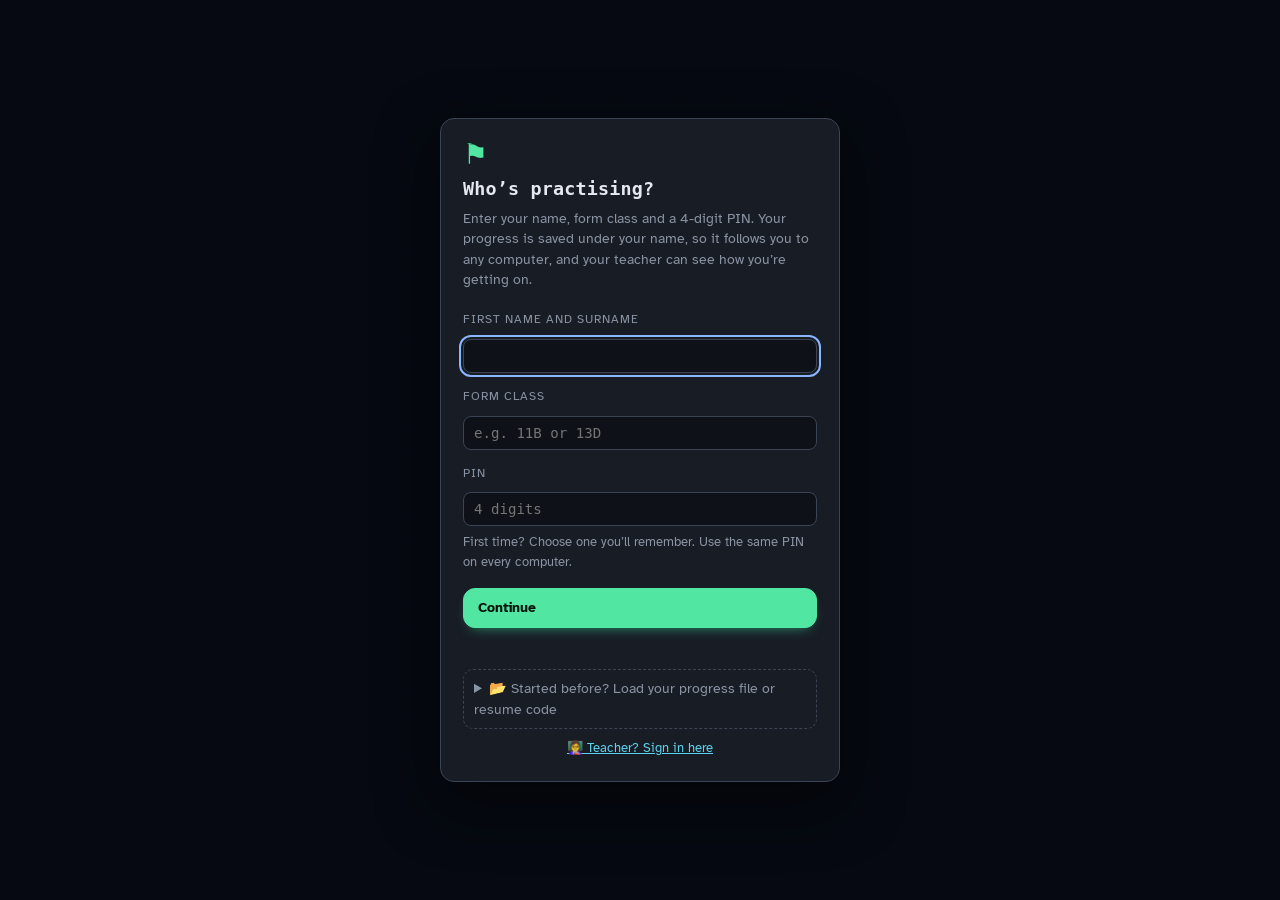
==== index.html @ 15775047 "Add 41 easter eggs, with animations Typed words, Konami code, a pretend terminal, payload eggs in fl" ====
<!doctype html>
<html lang="en">
<head>
<meta charset="utf-8">
<meta name="viewport" content="width=device-width, initial-scale=1">
<title>Mr B's CTF Practice</title>
<meta name="description" content="Practice capture-the-flag challenges for secondary school pupils getting ready for a ZeroDays-style cyber security competition.">
<link rel="icon" href="data:image/svg+xml,%3Csvg xmlns='http://www.w3.org/2000/svg' viewBox='0 0 32 32'%3E%3Crect width='32' height='32' rx='6' fill='%230b1220'/%3E%3Cpath d='M9 6v20' stroke='%2339ff9e' stroke-width='3'/%3E%3Cpath d='M10 7h13l-4 5 4 5H10z' fill='%2339ff9e'/%3E%3C/svg%3E">
<!-- install-to-phone (PWA) -->
<link rel="manifest" href="manifest.webmanifest">
<meta name="theme-color" content="#16213A">
<link rel="apple-touch-icon" href="assets/icons/apple-touch-icon.png">
<meta name="apple-mobile-web-app-capable" content="yes">
<meta name="mobile-web-app-capable" content="yes">
<meta name="apple-mobile-web-app-status-bar-style" content="black-translucent">
<meta name="apple-mobile-web-app-title" content="Mr B's CTF Practice">
<!-- sister-app theme fonts (self-hosted, so they work offline on C2k) -->
<link rel="preload" href="assets/fonts/lemonmilk-bold.woff" as="font" type="font/woff" crossorigin>
<link rel="preload" href="assets/fonts/AtkinsonHyperlegible-Regular.woff2" as="font" type="font/woff2" crossorigin>
<link rel="stylesheet" href="assets/css/style.css">
<link rel="stylesheet" href="assets/css/eggs.css">
<!-- TODO (Mr B): take /secret/ out of robots.txt before the pupils find it -->
</head>
<body>
<!--
   👋 Hello, source reader.

   Reading the HTML is exactly what a good CTF player does. Nice work.
   The flags aren't in here, though — they're checked on Mr Butler's server.

   But since you've come all this way, here's something for you:
   SGF2ZSB5b3UgdHJpZWQgcHJlc3NpbmcgdGhlIGJhY2t0aWNrICggYCApIGtleT8=
-->
<script src="assets/js/splash.js"></script>
<a class="skip" href="#main">Skip to content</a>

<header class="topbar">
  <div class="brand">
    <span class="brand-flag" aria-hidden="true">⚑</span>
    <div>
      <div class="brand-name">MR&nbsp;B'S&nbsp;CTF</div>
      <div class="brand-sub">practice</div>
    </div>
  </div>
  <button class="hamburger" id="hamburger" aria-label="Menu" aria-expanded="false" aria-controls="mainNav">
    <span></span><span></span><span></span>
  </button>
  <nav class="tabs" id="mainNav" aria-label="Main">
    <div class="nav-head"><span></span><button class="nav-close" id="navClose" aria-label="Close menu">✕</button></div>
    <button class="tab active" data-view="board">Challenges</button>
    <div class="tab-group">
      <button class="tab" id="learnToggle" aria-haspopup="true" aria-expanded="false">Learn ▾</button>
      <div class="tab-menu" id="learnMenu" hidden>
        <button class="tab-menu-item" data-view="start">Getting started</button>
        <button class="tab-menu-item" data-view="lessons">Lessons</button>
        <button class="tab-menu-item" data-view="walkthrough">Walkthrough</button>
        <button class="tab-menu-item" data-view="resources">Useful sites</button>
        <button class="tab-menu-item" data-view="reference">Reference</button>
        <button class="tab-menu-item" data-view="pack">Classroom pack 🖨</button>
      </div>
    </div>
    <button class="tab" data-view="toolkit">Toolkit</button>
    <button class="tab tab-test" data-view="test">🔒 Test area</button>
    <button class="tab" data-view="progress">My progress</button>
    <button class="tab" data-view="leaderboard">🏆 Leaderboard</button>
    <button class="tab" data-view="teacher" id="navTeacher" style="display:none">👩‍🏫 Teacher</button>

    <div class="nav-extra" id="navExtra">
      <div class="nav-sep">Board options</div>
      <button class="tab nav-action" id="navContinue">▶ Continue where you left off</button>
      <button class="tab nav-action" id="navSurprise">🎲 Surprise me</button>
      <div class="nav-mode">
        <span class="nav-sub">View</span>
        <div class="mode-seg">
          <button class="mode-btn" data-mode="real">🎯 Real event</button>
          <button class="mode-btn" data-mode="tutorial">📘 Tutorial</button>
        </div>
      </div>
      <label class="nav-check"><input type="checkbox" id="navHideSolved"> Hide solved challenges</label>
      <div class="nav-diff"><span class="nav-sub">Difficulty</span><div class="chip-row" id="navTierChips"></div></div>
    </div>
  </nav>
  <div class="player" id="playerBox">
    <button class="player-name" id="playerName" title="Change your name">Set your name</button>
    <div class="player-stats"><span id="playerScore">0</span> pts · <span id="playerSolved">0</span>/<span id="playerTotal">200</span></div>
  </div>
</header>

<main id="main">

  <!-- ============ HOME ============ -->
  <section class="view active" id="view-home">
    <div class="home-bg" aria-hidden="true"></div>
    <div class="home">
      <div class="home-wm">
        <span class="home-flag" aria-hidden="true">⚑</span>
        <span class="home-mb">Mr Butler&rsquo;s</span>
        <span class="home-dt">CTF Practice</span>
      </div>
      <span class="home-strip" aria-hidden="true"><i style="background:var(--h1)"></i><i style="background:var(--h2)"></i><i style="background:var(--h3)"></i><i style="background:var(--h4)"></i><i style="background:var(--h5)"></i><i style="background:var(--h6)"></i><i style="background:var(--h7)"></i><i style="background:var(--h8)"></i><i style="background:var(--h9)"></i><i style="background:var(--h10)"></i></span>
      <p class="home-line">Get ready for the ZeroDays-style competition &mdash; practice flags, step-by-step lessons and a timed mock event, all in one place.</p>

      <div class="home-ch">
        <a class="home-c home-c-main" href="#" data-goto="board" style="--wc:var(--h6)"><span class="home-ic">🚩</span><span class="home-tx"><b>Challenge board</b><span class="home-u">Hundreds of practice flags across 13 categories, from first steps to Unreal.</span><span class="home-cta">Start practising →</span></span></a>
        <a class="home-c" href="#" data-goto="test" style="--wc:var(--h5)"><span class="home-ic">🔒</span><span class="home-tx"><b>Test area</b><span class="home-u">A timed mock, just like the real event</span></span><span class="home-go" aria-hidden="true">→</span></a>
        <a class="home-c home-c-teacher" href="#" id="homeTeacher" style="--wc:var(--h3)"><span class="home-ic">👩‍🏫</span><span class="home-tx"><b id="homeTeacherT">Teacher login</b><span class="home-u" id="homeTeacherU">Staff only: live class progress, marking and the answer book</span></span><span class="home-go" aria-hidden="true">→</span></a>
      </div>

      <div id="homeCont"></div>

      <div class="home-sec">
        <button type="button" class="home-s" id="homeShare">🔗 Share</button>
        <button type="button" class="home-s" id="homeInstall">📲 Install app</button>
        <button type="button" class="home-s" data-goto="progress">My progress</button>
        <button type="button" class="home-s" data-goto="leaderboard">🏆 Leaderboard</button>
        <button type="button" class="home-s" id="homeAboutBtn" aria-expanded="false" aria-controls="homeAbout">About</button>
      </div>
      <div class="home-about" id="homeAbout" hidden>
        <p>Practice challenges in the style of ZeroDays / Cyber-Schools events, written for pupils getting ready for the competition. They are <b>not</b> the real tasks.</p>
        <p>Your progress saves in this browser. Use <a href="#" data-goto="progress">My progress</a> to back it up with a resume code or file.</p>
        <p class="home-ver"><span data-app-ver></span> <button type="button" class="wl-chk" data-app-check><span>Check for updates</span></button></p>
      </div>
    </div>
  </section>

  <!-- ============ BOARD ============ -->
  <section class="view" id="view-board">
    <div class="board-intro">
      <div>
        <h1>Challenge board</h1>
        <p>Pick a tile, find the flag, submit it. Tiles get harder from left to right. New to CTFs? Start with <b>Warm-Up</b> and read <a href="#" data-goto="start">Getting started</a>.</p>
      </div>
      <div class="rank-card">
        <div class="rank-label">Rank</div>
        <div class="rank-name" id="rankName">Script Kiddie</div>
        <div class="rank-bar"><span id="rankBar"></span></div>
        <div class="rank-next" id="rankNext"></div>
      </div>
    </div>

    <div class="mode-bar">
      <span class="mode-label">View</span>
      <div class="mode-seg" role="group" aria-label="View mode">
        <button class="mode-btn" data-mode="real" aria-pressed="true">🎯 Real event</button>
        <button class="mode-btn" data-mode="tutorial" aria-pressed="false">📘 Tutorial</button>
      </div>
      <span class="mode-desc" id="modeDesc"></span>
    </div>

    <div id="resumeBanner" hidden></div>
    <div id="saveBanner" hidden></div>
    <div id="recommend"></div>
    <div id="dailyCard"></div>

    <div class="filters" role="group" aria-label="Filters">
      <div class="chip-row">
        <label class="search"><span class="sr">Search</span><input id="searchBox" type="search" placeholder="Search challenges…"></label>
        <label class="toggle"><input type="checkbox" id="hideSolved"> Hide solved</label>
        <button class="chip" id="randomBtn" title="Open a random challenge you haven't solved">🎲 Surprise me</button>
      </div>
      <div class="chip-row" id="tierChips"></div>
    </div>

    <div id="board" class="board"></div>
  </section>

  <!-- ============ GETTING STARTED ============ -->
  <section class="view" id="view-start">
    <div class="prose" id="startContent"></div>
  </section>

  <!-- ============ LESSONS ============ -->
  <section class="view" id="view-lessons">
    <div class="prose wide" id="lessonsContent"></div>
  </section>

  <!-- ============ WALKTHROUGH ============ -->
  <section class="view" id="view-walkthrough">
    <div class="prose wide" id="walkContent"></div>
  </section>

  <!-- ============ RESOURCES ============ -->
  <section class="view" id="view-resources">
    <div class="prose wide" id="resContent"></div>
  </section>

  <!-- ============ REFERENCE ============ -->
  <section class="view" id="view-reference">
    <div class="prose wide" id="refContent"></div>
  </section>

  <!-- ============ CLASSROOM PACK ============ -->
  <section class="view" id="view-pack">
    <div class="prose wide" id="packContent"></div>
  </section>

  <!-- ============ TEST AREA ============ -->
  <section class="view" id="view-test">
    <div id="testArea"></div>
  </section>

  <!-- ============ TOOLKIT ============ -->
  <section class="view" id="view-toolkit">
    <div class="tool-head">
      <h1>Toolkit</h1>
      <p>School computers block <i>Inspect Element</i>, so this site has its own tools. At the real event you'll usually have the internet, so learn the names: the <b>Decoder</b> here is a simpler, guided version of <b>CyberChef</b>, and the full CyberChef is here too, and View HTML does the job of <b>View Source</b> (<kbd>Ctrl</kbd>+<kbd>U</kbd>).</p>
      <p class="muted">New to these? No problem &mdash; here's exactly what each one is for and when to reach for it.</p>
      <details class="tool-guide">
        <summary>How and when to use each tool</summary>
        <div class="tool-guide-body" id="toolGuideBody"></div>
      </details>
    </div>
    <div class="tool-back" id="toolBack" hidden>
      <button class="btn primary" id="toolBackBtn"><span class="tb-label">← Back to challenge</span></button>
      <span class="tb-hint">Done decoding? Head back and submit your flag.</span>
    </div>
    <div class="subtabs" id="toolTabs">
      <button class="subtab active" data-tool="decoder">Decoder</button>
      <button class="subtab subtab-cc" data-tool="cyberchef">🍳 CyberChef</button>
      <button class="subtab" data-tool="freq">Frequency analysis</button>
      <button class="subtab" data-tool="hash">Hashes</button>
      <button class="subtab" data-tool="hex">Hex viewer</button>
      <button class="subtab" data-tool="image">Image inspector</button>
      <button class="subtab" data-tool="scratch">JS scratchpad</button>
      <button class="subtab" data-tool="ascii">ASCII table</button>
    </div>
    <div id="toolPanel" class="tool-panel"></div>
    <div id="ccWrap" class="cc-wrap" hidden>
      <div class="cc-bar"><span class="small muted">The full <b>CyberChef</b> (v11.5, by GCHQ) &mdash; the same tool used at real CTF events, with 400+ operations and <b>Magic</b> to auto-detect encodings. It runs from this site, so it works on C2k.</span><a class="btn small" id="ccNewTab" href="assets/cyberchef/index.html" target="_blank" rel="noopener">Open in a new tab ↗</a></div>
      <iframe id="ccFrame" title="CyberChef"></iframe>
    </div>
  </section>

  <!-- ============ LEADERBOARD ============ -->
  <section class="view" id="view-leaderboard">
    <div class="prose wide">
      <div class="lbp-head">
        <div><h1>🏆 Leaderboard</h1><p class="muted" id="lbpInfo">Loading…</p></div>
        <div class="lbp-tools"><select class="io" id="lbpClass" aria-label="Show class"></select><button class="btn small" id="lbpRefresh">↻ Refresh</button></div>
      </div>
      <div id="lbpMe"></div>
      <div id="lbpTable"></div>
      <p class="muted small">Only flags your teacher’s sheet has checked are counted, so editing your own progress won’t help. Answers you revealed score 0. Ties go to whoever got there first.</p>
    </div>
  </section>

  <!-- ============ PROGRESS ============ -->
  <section class="view" id="view-progress">
    <div class="prose wide">
      <h1>My progress</h1>
      <p>Your work saves automatically in this browser as you go. But school computers often <b>wipe browser storage when you log off</b> — so before you leave, save your progress one of these two ways and bring it back next time.</p>

      <div id="saveStatus" class="save-status"></div>

      <div class="save-panel">
        <div class="save-method">
          <div class="save-method-head"><span class="save-num">1</span><h3>Resume code <span class="pill-rec">easiest</span></h3></div>
          <p class="muted small">Copy your code and keep it somewhere safe — paste it into OneNote, a note to yourself, or an email. Next time, paste it back to carry on exactly where you left off.</p>
          <button class="btn primary" id="makeCodeBtn">📋 Copy my resume code</button>
          <textarea id="resumeOut" class="resume-box" readonly hidden aria-label="Your resume code"></textarea>
          <details class="resume-paste" id="resumePaste">
            <summary>Got a code from last time? Paste it here</summary>
            <textarea id="resumeIn" class="resume-box" placeholder="Paste your resume code…" spellcheck="false"></textarea>
            <button class="btn" id="loadCodeBtn">▶ Continue from my code</button>
          </details>
        </div>
        <div class="save-method">
          <div class="save-method-head"><span class="save-num">2</span><h3>Progress file</h3></div>
          <p class="muted small">Prefer a file? Download one as a backup and load it next time. Teachers collect these for the leaderboard.</p>
          <div class="save-file-btns">
            <button class="btn" id="exportBtn">⬇ Download file</button>
            <label class="btn" for="importFile">⬆ Load file</label>
            <input type="file" id="importFile" accept=".json,application/json" hidden>
          </div>
        </div>
      </div>
      <div id="importMsg" class="notice" hidden></div>
      <p id="syncStatus" class="sync-status" hidden></p>
      <div class="reset-row"><button class="btn danger small" id="resetBtn">Reset everything</button></div>
      <div class="stat-grid" id="statGrid"></div>
      <div id="badgeShelf"></div>
      <div id="certCard"></div>
      <h2>By category</h2>
      <div id="catBars" class="cat-bars"></div>
      <h2>Solve history</h2>
      <div id="history" class="history"></div>
    </div>
  </section>

  <!-- ============ TEACHER ============ -->
  <section class="view" id="view-teacher">
    <div class="prose wide">
      <header class="tdash-head live-box" id="liveBox">
        <div class="tdash-title">
          <h1>Teacher dashboard</h1>
          <p id="liveInfo" class="small muted"></p>
        </div>
        <div class="tdash-tools" id="liveBtns">
          <button class="ibtn" id="liveBtn" title="Pause live view" aria-label="Pause live view">⏸</button>
          <button class="ibtn" id="tdReq" title="Sign-up requests" aria-label="Sign-up requests">🙋<span class="ibadge" id="tdReqN" hidden></span></button>
          <a class="ibtn" href="teacher.html" title="Answer book (solutions and PDF)" aria-label="Answer book">📖</a>
          <button class="ibtn" id="openEvent" title="Projector event screen (class mock event)" aria-label="Projector event screen">🖥</button>
          <div class="tmenu">
            <button class="ibtn" id="tdMore" title="More" aria-label="More options" aria-haspopup="true" aria-expanded="false">⋯</button>
            <div class="tmenu-pop" id="tdMenu" role="menu" hidden>
              <label for="teacherFiles" role="menuitem">📂 Load pupil progress files</label>
              <button type="button" role="menuitem" id="teacherCsv">⬇ Leaderboard (CSV)</button>
              <button type="button" role="menuitem" id="challengeListCsv">⬇ Challenge list (no answers)</button>
              <button type="button" role="menuitem" id="teacherClear">✕ Clear loaded files</button>
              <hr>
              <button type="button" role="menuitem" id="tdInstall">🔐 Reinstall answers</button>
              <button type="button" role="menuitem" id="tdMail">✉ Send test email</button>
              <button type="button" role="menuitem" id="liveKeyBtn">🔑 Teacher key</button>
              <button type="button" role="menuitem" id="liveSignOut" hidden>⎋ Sign out of this PC</button>
              <hr>
              <button type="button" role="menuitem" class="danger-text" id="liveClear">🗑 Clear live data</button>
            </div>
          </div>
          <input type="file" id="teacherFiles" accept=".json,application/json" multiple hidden>
        </div>
      </header>
      <div id="installBox" hidden></div>
      <div id="pendBox"></div>
      <div id="teacherMsg" class="notice" hidden></div>
      <div class="teacher-filter"><select class="io" id="teacherClass" hidden aria-label="Filter by class"></select></div>
      <div id="teacherTable"></div>
      <div id="pupilDetail" class="pupil-detail" hidden></div>
      <div id="liveTestTable"></div>
    </div>
  </section>
</main>

<footer class="foot">
  <!-- 74 79 70 65 3a 20 73 6f 75 72 63 65 72 65 72 -->
  <span>Practice challenges written for this site. They are in the style of ZeroDays / Cyber-Schools events but are <b>not</b> the real competition tasks.</span>
  <button class="linkish" id="getAppBtn">📲 Get the app on your phone</button>
  <button class="linkish" id="viewSiteHtml">View this page's HTML</button>
  <button class="linkish" id="footTeacher">👩‍🏫 Teacher access</button>
  <span class="app-ver" data-app-ver></span>
  <button class="linkish" data-app-check><span>Check for updates</span></button>
</footer>

<!-- ============ CHALLENGE MODAL ============ -->
<div class="modal" id="teacherModal" hidden>
  <div class="modal-card teacher-card" role="dialog" aria-modal="true" aria-labelledby="tmTitle">
    <button class="modal-x" data-close aria-label="Close">✕</button>
    <h2 id="tmTitle">👩‍🏫 Teacher access</h2>
    <p class="muted small">Staff only. Signs this PC in to the live class view, the projector event screen and the answer book. This PC won't be counted as a pupil.</p>
    <form id="tmForm" autocomplete="off">
      <label class="field-label" for="tmPw">Teacher password</label>
      <input class="io" id="tmPw" type="password" autocomplete="current-password">
      <div id="tmMsg" class="flag-msg"></div>
      <button class="btn primary" type="submit">Sign in</button>
    </form>
    <p class="small muted tm-forgot">Forgotten it? <button type="button" class="linkish" id="tmForgot">Email it to me</button></p>
  </div>
</div>

<div class="modal" id="chalModal" hidden>
  <div class="modal-card" role="dialog" aria-modal="true" aria-labelledby="chalTitle">
    <button class="modal-x" data-close aria-label="Close">✕</button>
    <div class="chal-meta" id="chalMeta"></div>
    <h2 id="chalTitle"></h2>
    <div class="chal-desc" id="chalDesc"></div>
    <div id="chalFiles"></div>
    <div class="chal-actions" id="chalActions"></div>
    <div class="hints" id="chalHints"></div>
    <form class="flag-form" id="flagForm" autocomplete="off">
      <label class="sr" for="flagInput">Flag</label>
      <input id="flagInput" placeholder="flag{...}" spellcheck="false">
      <button class="btn primary" type="submit">Submit</button>
    </form>
    <div class="flag-msg" id="flagMsg" aria-live="polite"></div>
  </div>
</div>

<!-- ============ TEST CHALLENGE MODAL ============ -->
<div class="modal" id="testModal" hidden>
  <div class="modal-card" role="dialog" aria-modal="true" aria-labelledby="tChalTitle">
    <button class="modal-x" data-close aria-label="Close">✕</button>
    <div class="chal-meta" id="tChalMeta"></div>
    <h2 id="tChalTitle"></h2>
    <div class="chal-desc" id="tChalDesc"></div>
    <div id="tChalFiles"></div>
    <div class="chal-actions" id="tChalActions"></div>
    <form class="flag-form" id="tFlagForm" autocomplete="off">
      <label class="sr" for="tFlagInput">Flag</label>
      <input id="tFlagInput" placeholder="flag{...}" spellcheck="false">
      <button class="btn primary" type="submit">Submit</button>
    </form>
    <div class="flag-msg" id="tFlagMsg" aria-live="polite"></div>
  </div>
</div>

<!-- ============ SOURCE VIEWER ============ -->
<div class="modal" id="srcModal" hidden>
  <div class="modal-card wide" role="dialog" aria-modal="true" aria-labelledby="srcTitle">
    <button class="modal-x" data-close aria-label="Close">✕</button>
    <h2 id="srcTitle">View HTML</h2>
    <pre class="code" id="srcCode"></pre>
  </div>
</div>

<!-- ============ CERTIFICATE MODAL ============ -->
<div class="modal" id="certModal" hidden>
  <div class="modal-card wide" role="dialog" aria-modal="true" aria-labelledby="certHeading">
    <button class="modal-x" data-close aria-label="Close">✕</button>
    <h2 id="certHeading">Your certificate</h2>
    <label class="cert-name-field">Name on certificate
      <input id="certName" maxlength="40" placeholder="Your name or team name" spellcheck="false">
    </label>
    <div class="cert-sheet" id="certSheet"></div>
    <div class="cert-actions">
      <button class="btn primary" id="certPrint">🖨 Print / Save as PDF</button>
      <button class="btn" data-close>Close</button>
    </div>
  </div>
</div>

<!-- ============ SHARE MODAL ============ -->
<div class="modal" id="shareModal" hidden>
  <div class="modal-card" role="dialog" aria-modal="true" aria-labelledby="shareHeading">
    <button class="modal-x" data-close aria-label="Close">✕</button>
    <h2 id="shareHeading">🔗 Share with your class</h2>
    <p>Put this on the board — students <b>scan the QR code</b> or open the link to jump straight in. No login, nothing to install.</p>
    <div class="share-qr" id="shareBox"></div>
    <div class="share-url" id="shareUrl"></div>
    <div class="share-actions">
      <button class="btn primary" id="shareCopy">📋 Copy link</button>
      <button class="btn" id="shareNative">Share…</button>
      <button class="btn" data-close>Close</button>
    </div>
  </div>
</div>

<!-- ============ INSTALL-TO-PHONE MODAL ============ -->
<div class="modal" id="installModal" hidden>
  <div class="modal-card" role="dialog" aria-modal="true" aria-labelledby="installHeading">
    <button class="modal-x" data-close aria-label="Close">✕</button>
    <h2 id="installHeading">📲 Add Mr B's CTF Practice to your phone</h2>
    <p>Install it like an app — it gets its own icon on your home screen, opens full-screen with no address bar, and even <b>works offline</b> once you've opened it. It's not from an app store, so there's nothing to pay for and no sign-up.</p>
    <div id="installOneTap" hidden>
      <button class="btn primary big" id="pwaInstallBtn">⬇ Install now</button>
      <p class="muted small">Tap the button, then confirm. Done!</p>
    </div>
    <div class="install-steps">
      <div class="install-os">
        <h3>📱 iPhone / iPad (Safari)</h3>
        <ol>
          <li>Tap the <b>Share</b> button <span class="kbd">⬆️</span> at the bottom of Safari.</li>
          <li>Scroll down and tap <b>Add to Home Screen</b>.</li>
          <li>Tap <b>Add</b> — the CTF icon appears on your home screen.</li>
        </ol>
      </div>
      <div class="install-os">
        <h3>🤖 Android (Chrome)</h3>
        <ol>
          <li>Tap the <b>⋮</b> menu (top-right).</li>
          <li>Tap <b>Install app</b> (or <b>Add to Home screen</b>).</li>
          <li>Tap <b>Install</b> — the CTF icon appears in your apps.</li>
        </ol>
      </div>
    </div>
    <p class="muted small">On a school computer you can also just bookmark this page. Already added? You can close this.</p>
  </div>
</div>

<!-- ============ PROJECTOR MOCK-EVENT SCREEN ============ -->
<div id="eventScreen" hidden>
  <div class="ev-top">
    <input id="evTitle" class="ev-title" value="Mr B's CTF Practice — Mock Event" aria-label="Event title">
    <div class="ev-top-btns">
      <button class="btn small" id="evFull">⛶ Fullscreen</button>
      <button class="btn small" id="evExit">✕ Exit</button>
    </div>
  </div>
  <div class="ev-main">
    <div class="ev-clock-wrap">
      <div class="ev-status" id="evStatus">Ready when you are</div>
      <div class="ev-clock" id="evClock">45:00</div>
      <div class="ev-controls">
        <label class="ev-dur">Length
          <select id="evDur">
            <option value="15">15 min</option>
            <option value="30">30 min</option>
            <option value="45" selected>45 min</option>
            <option value="60">60 min</option>
            <option value="90">90 min</option>
          </select>
        </label>
        <button class="btn primary" id="evStart">▶ Start</button>
        <button class="btn" id="evPause" hidden>⏸ Pause</button>
        <button class="btn" id="evAdd" hidden>+5 min</button>
        <button class="btn" id="evReset" hidden>↺ Reset</button>
      </div>
      <div class="ev-ticker"><span id="evTicker"></span></div>
    </div>
    <div class="ev-side">
      <div class="ev-side-head">
        <h2>Live standings</h2>
        <div class="ev-side-btns no-print">
          <label class="btn small" for="evFiles">⬆ Load team results</label>
          <input type="file" id="evFiles" accept=".json,application/json" multiple hidden>
          <button class="btn small" id="evClear">Clear</button>
        </div>
      </div>
      <div id="evBoard" class="ev-board"></div>
      <p class="ev-hint">Pupils: open <b>🔒 Test area</b>, enter your <b>team name</b> and the password, and race the clock on this screen. With live view on, scores appear here automatically as teams solve. Otherwise, download your result when you finish and send it to your teacher.</p>
    </div>
  </div>
</div>

<canvas id="confetti" aria-hidden="true"></canvas>
<div class="toast" id="toast" hidden></div>

<script src="assets/js/config.js"></script>
<script src="assets/js/content-meta.js"></script>
<script src="assets/js/hashes.js"></script>
<script src="assets/js/content.js"></script>
<script src="assets/js/app.js"></script>
<script src="assets/js/features.js"></script>
<script src="assets/js/event.js"></script>
<script src="assets/js/tools.js"></script>
<script src="assets/js/test.js"></script>
<script src="assets/js/welcome.js"></script>
<script src="assets/js/pwa.js"></script>
<script src="assets/js/qrcode.js"></script>
<script src="assets/js/share.js"></script>
<script src="assets/js/update.js"></script>
<script src="assets/js/eggs.js"></script>
<!-- EBG13 vf sha. Glcr: ehooreqhpx -->
</body>
</html>
---- assets/css/style.css ----
/* Mr B's CTF Practice — themed as a sister app to the Digital Technology site
   (navy #16213A brand, Lemon Milk wordmark, pastel accent palette, dotted desk). */
@font-face { font-family: 'Lemon Milk'; src: url('../fonts/lemonmilk-light.woff') format('woff'); font-weight: 300; font-style: normal; font-display: swap; }
@font-face { font-family: 'Lemon Milk'; src: url('../fonts/lemonmilk-regular.woff') format('woff'); font-weight: 400; font-style: normal; font-display: swap; }
@font-face { font-family: 'Lemon Milk'; src: url('../fonts/lemonmilk-medium.woff') format('woff'); font-weight: 500; font-style: normal; font-display: swap; }
@font-face { font-family: 'Lemon Milk'; src: url('../fonts/lemonmilk-bold.woff') format('woff'); font-weight: 700; font-style: normal; font-display: swap; }
@font-face { font-family: 'Atkinson Hyperlegible'; src: url('../fonts/AtkinsonHyperlegible-Regular.woff2') format('woff2'); font-weight: 400; font-style: normal; font-display: swap; }
@font-face { font-family: 'Atkinson Hyperlegible'; src: url('../fonts/AtkinsonHyperlegible-Bold.woff2') format('woff2'); font-weight: 700; font-style: normal; font-display: swap; }
@font-face { font-family: 'Atkinson Hyperlegible'; src: url('../fonts/AtkinsonHyperlegible-Italic.woff2') format('woff2'); font-weight: 400; font-style: italic; font-display: swap; }
:root {
  --navy: #16213A;          /* brand surface — matches the Digital Technology app */
  --desk: #0E1117;
  --bg: #0E1117;
  --bg2: #141924;
  --panel: #181C24;         /* cards */
  --panel2: #1F2430;
  --line: #2F3644;
  --line2: #3b4454;
  --text: #E5E8EE;
  --muted: #8A93A3;
  --accent: #8AB6FF;        /* DT blue — links, focus */
  --green: #52E6A3;         /* CTF signature accent, in the DT family */
  --green-d: #2FB985;
  --cyan: #5CD3EE;
  --amber: #F5B25C;
  --red: #FF8FBC;
  --violet: #BDA2FF;
  --dot: rgba(160,175,205,.09);
  --card-shadow: 0 1px 2px rgba(0,0,0,.4), 0 12px 30px -14px rgba(0,0,0,.55);
  --card-line: rgba(255,255,255,.07);
  /* 10-colour accent palette (shared with the Digital Technology app) */
  --h1:#8AB6FF; --h2:#4FD6C6; --h3:#BDA2FF; --h4:#FF8FBC; --h5:#F5B25C; --h6:#85D68C; --h7:#A8B2FF; --h8:#5CD3EE; --h9:#FF9E78; --h10:#E59AF2;
  --mono: ui-monospace, "Cascadia Mono", "Cascadia Code", "Consolas", "Menlo", monospace;
  --sans: "Atkinson Hyperlegible", "Segoe UI", system-ui, -apple-system, "Helvetica Neue", Arial, sans-serif;
  --brand: "Lemon Milk", "Atkinson Hyperlegible", "Segoe UI", system-ui, sans-serif;
  --t1: #85D68C; --t2: #5CD3EE; --t3: #F5B25C; --t4: #FF9E78; --t5: #FF8FBC; --t6: #FFD45C; --t7: #C79BFF;
  --radius: 16px;
}
* { box-sizing: border-box; }
html, body { margin: 0; color: var(--text); font-family: var(--sans); font-size: 16px; line-height: 1.5; }
body {
  min-height: 100vh; display: flex; flex-direction: column;
  background-color: var(--desk);
  background-image: radial-gradient(var(--dot) 1px, transparent 1.3px);
  background-size: 22px 22px;
}
h1, h2, h3 { font-family: var(--brand); font-weight: 700; letter-spacing: .01em; }
a { color: var(--accent); }
button { font: inherit; color: inherit; }
code, pre, kbd { font-family: var(--mono); }
code { background: var(--panel2); border: 1px solid var(--line); padding: 1px 6px; border-radius: 5px; font-size: .9em; }
kbd { background: var(--panel2); border: 1px solid var(--line2); border-bottom-width: 3px; padding: 0 6px; border-radius: 5px; font-size: .85em; }
.sr { position: absolute; width: 1px; height: 1px; overflow: hidden; clip: rect(0 0 0 0); }
.skip { position: absolute; left: -999px; }
.skip:focus { left: 12px; top: 12px; z-index: 99; background: var(--green); color: #000; padding: 6px 10px; }
.muted { color: var(--muted); }
.small { font-size: .85rem; }
:focus-visible { outline: 2px solid var(--accent); outline-offset: 2px; }

/* ---------- top bar (navy brand surface + rainbow underline, like the DT hero) ---------- */
.topbar {
  position: sticky; top: 0; z-index: 20;
  display: flex; align-items: center; gap: 20px; flex-wrap: wrap;
  padding: 10px 24px; background: rgba(22,33,58,.96); backdrop-filter: blur(6px);
  border-bottom: 0; box-shadow: 0 6px 20px -14px rgba(0,0,0,.7);
}
.topbar::after { content: ""; position: absolute; left: 0; right: 0; bottom: 0; height: 4px;
  background: linear-gradient(90deg, var(--h1) 0 10%, var(--h2) 10% 20%, var(--h3) 20% 30%, var(--h4) 30% 40%, var(--h5) 40% 50%, var(--h6) 50% 60%, var(--h7) 60% 70%, var(--h8) 70% 80%, var(--h9) 80% 90%, var(--h10) 90%); }
.brand { display: flex; align-items: center; gap: 10px; }
.brand-flag { font-size: 28px; color: var(--green); text-shadow: 0 0 12px rgba(82,230,163,.55); }
.brand-name { font-family: var(--brand); font-weight: 700; letter-spacing: .04em; color: #fff; }
.brand-sub { font-family: var(--brand); font-weight: 400; font-size: .68rem; letter-spacing: .22em; text-transform: uppercase; color: #C9D6F2; }
.tabs { display: flex; gap: 4px; flex-wrap: wrap; flex: 1; }
.tab {
  background: none; border: 1px solid transparent; padding: 7px 14px; border-radius: 8px;
  color: var(--muted); cursor: pointer; font-weight: 600;
}
.tab:hover { color: var(--text); background: var(--panel); }
.tab.active { color: var(--green); border-color: var(--line2); background: var(--panel); }
.player { text-align: right; }
.player-name { background: none; border: 0; color: var(--text); font-weight: 700; cursor: pointer; padding: 0; text-decoration: underline dotted var(--line2); }
.player-stats { font-family: var(--mono); font-size: .8rem; color: var(--green); }

main { flex: 1; width: 100%; max-width: 1400px; margin: 0 auto; padding: 24px; }
.view { display: none; }
.view.active { display: block; }
h1 { font-family: var(--mono); font-size: 1.6rem; margin: 0 0 6px; letter-spacing: .02em; }
h2 { font-family: var(--mono); font-size: 1.15rem; margin: 28px 0 10px; }
h3 { font-size: 1rem; margin: 18px 0 6px; }

/* ---------- board ---------- */
.board-intro { display: flex; justify-content: space-between; gap: 24px; align-items: flex-end; flex-wrap: wrap; margin-bottom: 16px; }
.board-intro p { margin: 0; color: var(--muted); max-width: 70ch; }
.rank-card { min-width: 240px; background: var(--navy); border: 1px solid var(--card-line); border-radius: var(--radius); padding: 10px 14px; box-shadow: var(--card-shadow); }
.rank-label { font-size: .7rem; text-transform: uppercase; letter-spacing: .12em; color: var(--muted); }
.rank-name { font-family: var(--mono); font-weight: 700; color: var(--amber); }
.rank-bar { height: 6px; background: var(--bg2); border-radius: 4px; overflow: hidden; margin: 6px 0 4px; }
.rank-bar span { display: block; height: 100%; width: 0; background: linear-gradient(90deg, var(--green), var(--cyan)); transition: width .4s; }
.rank-next { font-size: .75rem; color: var(--muted); }

.filters { display: flex; justify-content: space-between; gap: 12px; flex-wrap: wrap; margin: 12px 0 18px; }
.chip-row { display: flex; gap: 8px; flex-wrap: wrap; align-items: center; }
.chip {
  border: 1px solid var(--line2); background: var(--panel); padding: 5px 12px; border-radius: 999px;
  cursor: pointer; font-size: .85rem; color: var(--muted); display: inline-flex; align-items: center; gap: 6px;
}
.chip .dot { width: 8px; height: 8px; border-radius: 50%; }
.chip.on { color: var(--text); border-color: var(--cyan); background: var(--panel2); }
.search input { background: var(--panel); border: 1px solid var(--line2); color: var(--text); padding: 6px 12px; border-radius: 8px; width: 220px; }
.toggle { font-size: .85rem; color: var(--muted); display: flex; gap: 6px; align-items: center; cursor: pointer; }

.board { display: flex; flex-direction: column; gap: 22px; }
.cat { background: linear-gradient(180deg, var(--panel), var(--bg2)); border: 1px solid var(--line); border-radius: 14px; padding: 14px 16px 16px; }
.cat-head { display: flex; align-items: baseline; justify-content: space-between; gap: 12px; flex-wrap: wrap; margin-bottom: 10px; }
.cat-title { font-family: var(--mono); font-weight: 700; font-size: 1.05rem; display: flex; align-items: center; gap: 8px; }
.cat-icon { font-size: 1.1rem; }
.cat-blurb { color: var(--muted); font-size: .85rem; flex: 1; min-width: 200px; }
.cat-count { font-family: var(--mono); font-size: .8rem; color: var(--muted); }
.cat-guide { font-size: .8rem; background: none; border: 1px solid var(--line2); color: var(--cyan); border-radius: 6px; padding: 2px 8px; cursor: pointer; }
.tiles { display: grid; grid-template-columns: repeat(auto-fill, minmax(150px, 1fr)); gap: 10px; }
.tile {
  position: relative; text-align: left; cursor: pointer; min-height: 84px;
  background: var(--bg2); border: 1px solid var(--line2); border-left: 4px solid var(--tc, var(--t1));
  border-radius: 8px; padding: 8px 10px; display: flex; flex-direction: column; justify-content: space-between;
  transition: transform .12s, border-color .12s, background .12s;
}
.tile:hover { transform: translateY(-2px); border-color: var(--tc); background: var(--panel2); }
.tile-title { font-weight: 600; font-size: .88rem; line-height: 1.25; }
.tile-foot { display: flex; justify-content: space-between; align-items: center; margin-top: 6px; font-family: var(--mono); font-size: .75rem; color: var(--muted); }
.tile-pts { color: var(--tc); font-weight: 700; }
.tile.solved { background: rgba(82,230,163,.09); border-color: rgba(82,230,163,.35); }
.tile.solved::after { content: "✓"; position: absolute; top: 6px; right: 8px; color: var(--green); font-weight: 700; }
.tile.solved .tile-title { color: var(--muted); }
.tile.tile-locked { border-left-color: var(--line2); border-style: dashed; background: transparent; color: var(--muted); opacity: .85; }
.tile.tile-locked:hover { transform: none; border-color: var(--line2); background: rgba(255,255,255,.02); opacity: 1; }
.tile.tile-locked .tile-title { color: var(--muted); font-weight: 600; }
.tile.tile-locked .tile-foot { color: var(--muted); }
.tile.tile-locked .lock-ic { position: absolute; top: 7px; right: 9px; font-size: .9rem; opacity: .7; }
.t1 { --tc: var(--t1); } .t2 { --tc: var(--t2); } .t3 { --tc: var(--t3); } .t4 { --tc: var(--t4); } .t5 { --tc: var(--t5); } .t6 { --tc: var(--t6); } .t7 { --tc: var(--t7); }
.empty { color: var(--muted); padding: 30px; text-align: center; border: 1px dashed var(--line2); border-radius: 12px; }

/* ---------- buttons ---------- */
.btn {
  display: inline-flex; align-items: center; gap: 6px; cursor: pointer; user-select: none;
  background: var(--panel2); border: 1px solid var(--line2); color: var(--text);
  padding: 8px 14px; border-radius: 12px; font-weight: 700; font-size: .9rem; text-decoration: none;
  transition: transform .15s cubic-bezier(.2,.7,.2,1), box-shadow .15s, filter .15s, border-color .15s, background .15s;
}
.btn:hover { border-color: var(--accent); transform: translateY(-1px); }
.btn.primary { background: var(--green); color: #04130b; border-color: var(--green); box-shadow: 0 6px 14px -8px var(--green-d); }
.btn.primary:hover { filter: brightness(1.06); box-shadow: 0 10px 18px -8px var(--green-d); }
.btn.danger { color: var(--red); border-color: rgba(255,92,122,.4); }
.btn.small { padding: 4px 10px; font-size: .8rem; }
.btn:disabled { opacity: .5; cursor: not-allowed; }
.linkish { background: none; border: 0; color: var(--cyan); text-decoration: underline; cursor: pointer; padding: 0; }

/* ---------- modal ---------- */
.modal { position: fixed; inset: 0; z-index: 50; background: rgba(2,6,12,.75); display: flex; align-items: flex-start; justify-content: center; padding: 4vh 16px; overflow: auto; }
.modal[hidden] { display: none; }
.modal-card { position: relative; width: 100%; max-width: 780px; background: var(--panel); border: 1px solid var(--card-line); border-radius: 20px; padding: 22px 24px 20px; box-shadow: var(--card-shadow), 0 30px 80px rgba(0,0,0,.5); }
.modal-card.wide { max-width: 1100px; }
.modal-x { position: absolute; top: 12px; right: 12px; background: var(--bg2); border: 1px solid var(--line2); width: 32px; height: 32px; border-radius: 8px; cursor: pointer; }
.chal-meta { display: flex; gap: 8px; flex-wrap: wrap; align-items: center; font-family: var(--mono); font-size: .78rem; }
.tag { padding: 2px 8px; border-radius: 999px; border: 1px solid var(--line2); color: var(--muted); }
.tag.tier { color: var(--tc); border-color: var(--tc); }
.tag.pts { color: var(--bg); background: var(--tc); border-color: var(--tc); font-weight: 700; }
.tag.done { color: var(--green); border-color: var(--green); }
#chalTitle { font-family: var(--mono); margin: 10px 0 8px; font-size: 1.35rem; }
.chal-desc { color: var(--text); }
.chal-desc p { margin: .5em 0; }
.chal-desc pre, pre.data {
  background: var(--bg); border: 1px solid var(--line); border-radius: 8px; padding: 10px 12px;
  overflow: auto; white-space: pre-wrap; word-break: break-all; font-size: .85rem; max-height: 360px; margin: 8px 0 0;
}
.data-wrap { position: relative; margin: 10px 0; }
.data-tools { display: flex; gap: 6px; margin-top: 6px; flex-wrap: wrap; }
.chal-desc table { border-collapse: collapse; font-size: .85rem; margin: 8px 0; }
.chal-desc td, .chal-desc th { border: 1px solid var(--line2); padding: 4px 8px; }
.chal-desc img { max-width: 100%; border-radius: 8px; border: 1px solid var(--line); }
.chal-desc .learn { font-size: .85rem; color: var(--muted); border-left: 3px solid var(--violet); padding-left: 10px; margin-top: 10px; }
.files { margin: 12px 0 0; display: flex; flex-direction: column; gap: 6px; }
.file-row { display: flex; align-items: center; gap: 8px; flex-wrap: wrap; background: var(--bg2); border: 1px solid var(--line); border-radius: 8px; padding: 6px 10px; }
.file-row .fname { font-family: var(--mono); font-size: .85rem; flex: 1; }
.chal-actions { display: flex; gap: 8px; flex-wrap: wrap; margin: 14px 0 6px; }
.hints { margin: 12px 0; }
.hint-box { background: rgba(255,191,71,.07); border: 1px solid rgba(255,191,71,.35); border-radius: 8px; padding: 10px 12px; margin-top: 8px; }
.hint-warn { font-size: .78rem; color: var(--amber); font-weight: 700; text-transform: uppercase; letter-spacing: .06em; margin-bottom: 4px; }
.flag-form { display: flex; gap: 8px; margin-top: 14px; }
.flag-form input { flex: 1; background: var(--bg); border: 1px solid var(--line2); color: var(--green); font-family: var(--mono); padding: 10px 12px; border-radius: 8px; font-size: 1rem; }
.flag-msg { min-height: 1.5em; margin-top: 8px; font-weight: 600; }
.flag-msg.ok { color: var(--green); }
.flag-msg.bad { color: var(--red); }
.flag-msg.info { color: var(--amber); }
.shake { animation: shake .3s; }
@keyframes shake { 25% { transform: translateX(-6px); } 75% { transform: translateX(6px); } }

pre.code { background: var(--bg); border: 1px solid var(--line); border-radius: 8px; padding: 12px; margin: 0; overflow: auto; max-height: 70vh; font-size: .82rem; white-space: pre-wrap; word-break: break-word; tab-size: 2; }
.hl-tag { color: #ff7ab2; } .hl-attr { color: #ffbf47; } .hl-str { color: #9cff8f; } .hl-com { color: #7f93b3; font-style: italic; background: rgba(177,140,255,.08); }
.hl-kw { color: #c79bff; } .hl-num { color: #ffa07a; }

/* ---------- virtual browser ---------- */
.vb { width: 100%; max-width: 1400px; height: 92vh; background: #dfe5ee; border-radius: 12px; overflow: hidden; display: flex; flex-direction: column; border: 1px solid var(--line2); }
.vb-bar { display: flex; align-items: center; gap: 6px; padding: 8px; background: #1b2638; }
.vb-btn { background: #2a3850; border: 1px solid #3b4c6b; color: #e5edf9; height: 32px; min-width: 32px; border-radius: 7px; cursor: pointer; }
.vb-btn.wide { padding: 0 12px; font-weight: 600; }
.vb-btn.on { background: var(--cyan); color: #04121c; }
.vb-addr { flex: 1; display: flex; align-items: center; background: #0e1626; border: 1px solid #3b4c6b; border-radius: 999px; padding: 0 12px; height: 34px; font-family: var(--mono); font-size: .88rem; }
.vb-lock { font-size: .8rem; margin-right: 6px; opacity: .7; }
.vb-host { color: var(--muted); white-space: nowrap; }
.vb-addr input { flex: 1; background: none; border: 0; color: #fff; font: inherit; outline: none; min-width: 60px; }
.vb-body { flex: 1; display: flex; min-height: 0; }
.vb-page { flex: 1; min-width: 0; background: #fff; }
.vb-page iframe { width: 100%; height: 100%; border: 0; display: block; background: #fff; }
.vb-dev { width: 46%; min-width: 320px; display: none; flex-direction: column; background: var(--bg2); border-left: 2px solid var(--line2); color: var(--text); }
.vb-dev.open { display: flex; }
.vb-devtabs { display: flex; flex-wrap: wrap; border-bottom: 1px solid var(--line2); background: var(--panel); }
.vb-devtabs button { background: none; border: 0; border-bottom: 2px solid transparent; padding: 8px 10px; color: var(--muted); cursor: pointer; font-size: .82rem; font-weight: 600; }
.vb-devtabs button.active { color: var(--cyan); border-bottom-color: var(--cyan); }
.vb-devpanel { flex: 1; overflow: auto; padding: 10px; font-family: var(--mono); font-size: .8rem; }
.vb-devpanel pre.code { max-height: none; }
.con-line { padding: 3px 6px; border-bottom: 1px solid var(--line); white-space: pre-wrap; word-break: break-word; }
.con-line.err { color: var(--red); background: rgba(255,92,122,.06); }
.con-line.in { color: var(--cyan); }
.con-line.out { color: var(--muted); }
.con-input { display: flex; gap: 6px; margin-top: 8px; align-items: center; }
.con-input span { color: var(--cyan); }
.con-input input { flex: 1; background: var(--bg); border: 1px solid var(--line2); color: var(--text); font: inherit; padding: 6px 8px; border-radius: 6px; }
.kv { width: 100%; border-collapse: collapse; }
.kv th, .kv td { text-align: left; padding: 5px 6px; border-bottom: 1px solid var(--line); vertical-align: top; word-break: break-all; }
.kv th { color: var(--muted); font-weight: 600; }
.kv input { width: 100%; background: var(--bg); border: 1px solid var(--line2); color: var(--text); font: inherit; padding: 4px 6px; border-radius: 5px; }
.net-row { cursor: pointer; }
.net-row:hover { background: var(--panel2); }
.st-2 { color: var(--green); } .st-3 { color: var(--amber); } .st-4, .st-5 { color: var(--red); }
.dev-note { color: var(--muted); font-family: var(--sans); font-size: .8rem; margin: 0 0 8px; }

/* ---------- prose pages ---------- */
.prose { max-width: 860px; }
.prose.wide { max-width: 1100px; }
.prose p, .prose li { color: var(--text); }
.prose li { margin: 4px 0; }
.callout { background: var(--panel); border: 1px solid var(--card-line); border-left: 4px solid var(--accent); border-radius: 12px; padding: 12px 16px; margin: 14px 0; box-shadow: var(--card-shadow); }
.callout.warn { border-left-color: var(--amber); }
.callout.good { border-left-color: var(--green); }
.guide-grid { display: grid; grid-template-columns: repeat(auto-fill, minmax(250px, 1fr)); gap: 12px; }
.guide-card { background: var(--panel); border: 1px solid var(--line); border-radius: 10px; padding: 12px 14px; }
.guide-card h3 { margin-top: 0; font-family: var(--mono); }
.guide-card ul { padding-left: 18px; margin: 6px 0 0; font-size: .9rem; }
.notice { background: var(--panel2); border: 1px solid var(--line2); border-radius: 8px; padding: 10px 14px; margin: 12px 0; }
.notice.good { border-color: var(--green); }
.notice.bad { border-color: var(--red); }

.progress-actions { display: flex; gap: 10px; flex-wrap: wrap; margin: 14px 0; }
.stat-grid { display: grid; grid-template-columns: repeat(auto-fill, minmax(170px, 1fr)); gap: 10px; margin-top: 16px; }
.stat { background: var(--panel); border: 1px solid var(--card-line); border-radius: 14px; padding: 12px 14px; box-shadow: var(--card-shadow); }
.stat b { display: block; font-family: var(--mono); font-size: 1.6rem; color: var(--green); }
.stat span { color: var(--muted); font-size: .85rem; }
.cat-bars { display: grid; gap: 8px; }
.cat-bar { display: grid; grid-template-columns: 200px 1fr 80px; gap: 10px; align-items: center; font-size: .9rem; }
.cat-bar .track { height: 10px; background: var(--bg2); border: 1px solid var(--line); border-radius: 6px; overflow: hidden; }
.cat-bar .fill { height: 100%; background: linear-gradient(90deg, var(--green), var(--cyan)); }
.cat-bar .num { font-family: var(--mono); color: var(--muted); text-align: right; }
.history { font-family: var(--mono); font-size: .85rem; }
.history div { padding: 4px 0; border-bottom: 1px solid var(--line); display: flex; gap: 12px; }
.history .when { color: var(--muted); width: 150px; flex-shrink: 0; }

table.lb { width: 100%; border-collapse: collapse; margin-top: 12px; font-size: .9rem; }
table.lb th, table.lb td { padding: 7px 8px; border-bottom: 1px solid var(--line); text-align: left; }
table.lb th { color: var(--muted); font-weight: 600; cursor: pointer; white-space: nowrap; }
table.lb td.num { font-family: var(--mono); }
.badge { font-size: .72rem; padding: 1px 7px; border-radius: 999px; border: 1px solid; font-family: var(--mono); }
.badge.good { color: var(--green); border-color: var(--green); }
.badge.bad { color: var(--red); border-color: var(--red); }
.badge.new { color: var(--accent); border-color: color-mix(in srgb, var(--accent) 60%, transparent); }

/* ---------- toolkit ---------- */
.tool-head p { color: var(--muted); max-width: 90ch; }
.subtabs { display: flex; gap: 6px; flex-wrap: wrap; margin: 14px 0; }
.subtab { background: var(--panel); border: 1px solid var(--line2); color: var(--muted); padding: 6px 12px; border-radius: 8px; cursor: pointer; font-weight: 600; font-size: .88rem; }
.subtab.active { color: var(--bg); background: var(--cyan); border-color: var(--cyan); }
.tool-panel { background: var(--panel); border: 1px solid var(--line); border-radius: 12px; padding: 16px; }
.tool-cols { display: grid; grid-template-columns: 260px 1fr; gap: 16px; }
.tool-cols.even { grid-template-columns: 1fr 1fr; }
.ops { display: flex; flex-direction: column; gap: 4px; max-height: 620px; overflow: auto; padding-right: 4px; }
.ops .grp { font-size: .72rem; text-transform: uppercase; letter-spacing: .1em; color: var(--muted); margin: 8px 0 2px; }
.op-btn { text-align: left; background: var(--bg2); border: 1px solid var(--line); border-radius: 6px; padding: 5px 8px; cursor: pointer; font-size: .85rem; }
.op-btn:hover { border-color: var(--cyan); }
.field-label { font-size: .78rem; color: var(--muted); text-transform: uppercase; letter-spacing: .08em; display: block; margin: 8px 0 4px; }
textarea.io, input.io, select.io {
  width: 100%; background: var(--bg); border: 1px solid var(--line2); color: var(--text);
  font-family: var(--mono); font-size: .88rem; padding: 8px 10px; border-radius: 8px;
}
textarea.io { min-height: 120px; resize: vertical; }
.recipe { display: flex; flex-direction: column; gap: 6px; margin: 8px 0; }
.recipe-step { display: flex; gap: 8px; align-items: center; background: var(--panel2); border: 1px solid var(--line2); border-radius: 8px; padding: 6px 8px; font-size: .85rem; flex-wrap: wrap; }
.recipe-step b { flex: 1; }
.recipe-step input { width: 120px; background: var(--bg); border: 1px solid var(--line2); color: var(--text); font-family: var(--mono); padding: 3px 6px; border-radius: 5px; }
.recipe-step button { background: none; border: 0; color: var(--red); cursor: pointer; }
.recipe-empty { color: var(--muted); font-size: .85rem; border: 1px dashed var(--line2); border-radius: 8px; padding: 10px; }
.out-box { background: var(--bg); border: 1px solid var(--green-d); border-radius: 8px; padding: 10px; font-family: var(--mono); font-size: .88rem; white-space: pre-wrap; word-break: break-all; min-height: 80px; max-height: 420px; overflow: auto; }
.hexview { font-family: var(--mono); font-size: .8rem; background: var(--bg); border: 1px solid var(--line); border-radius: 8px; padding: 8px; max-height: 480px; overflow: auto; white-space: pre; }
.hexview .off { color: var(--muted); } .hexview .asc { color: var(--amber); }
.bars { display: flex; align-items: flex-end; gap: 3px; height: 160px; padding: 8px; background: var(--bg); border: 1px solid var(--line); border-radius: 8px; }
.bars div { flex: 1; background: var(--cyan); position: relative; min-height: 1px; border-radius: 2px 2px 0 0; }
.bars div span { position: absolute; bottom: -18px; left: 0; right: 0; text-align: center; font-family: var(--mono); font-size: .7rem; color: var(--muted); }
.sub-grid { display: grid; grid-template-columns: repeat(13, 1fr); gap: 4px; margin: 26px 0 10px; }
.sub-cell { text-align: center; font-family: var(--mono); }
.sub-cell label { display: block; color: var(--muted); font-size: .78rem; }
.sub-cell input { width: 100%; text-align: center; background: var(--bg); border: 1px solid var(--line2); color: var(--green); font-family: var(--mono); padding: 3px 0; border-radius: 5px; text-transform: uppercase; }
.canvas-wrap { background: repeating-conic-gradient(#1a2336 0% 25%, #121a29 0% 50%) 50% / 16px 16px; border: 1px solid var(--line); border-radius: 8px; padding: 8px; overflow: auto; max-height: 520px; }
.canvas-wrap canvas { image-rendering: pixelated; max-width: 100%; }
.row { display: flex; gap: 8px; flex-wrap: wrap; align-items: center; margin: 6px 0; }
.ascii-grid { display: grid; grid-template-columns: repeat(auto-fill, minmax(150px, 1fr)); gap: 4px; font-family: var(--mono); font-size: .8rem; }
.ascii-grid div { background: var(--bg2); border: 1px solid var(--line); border-radius: 5px; padding: 3px 6px; display: flex; justify-content: space-between; }
.ascii-grid b { color: var(--green); }

.toast { position: fixed; bottom: 24px; left: 50%; transform: translateX(-50%); z-index: 90; background: var(--green); color: #04130b; font-weight: 700; padding: 10px 18px; border-radius: 10px; box-shadow: 0 10px 30px rgba(0,0,0,.5); }
.foot { display: flex; justify-content: space-between; gap: 12px; flex-wrap: wrap; padding: 14px 24px; border-top: 1px solid var(--line); color: var(--muted); font-size: .8rem; }

@media (max-width: 860px) {
  main { padding: 16px; }
  .topbar { padding: 10px 16px; }
  .tool-cols, .tool-cols.even { grid-template-columns: 1fr; }
  .vb-body { flex-direction: column; }
  .vb-dev { width: 100%; min-width: 0; height: 45%; border-left: 0; border-top: 2px solid var(--line2); }
  .cat-bar { grid-template-columns: 1fr; }
  .sub-grid { grid-template-columns: repeat(7, 1fr); }
  .search input { width: 160px; }
}

/* walkthrough */
.answer-box .walk { margin: 6px 0 6px 18px; padding: 0; }
.answer-box .walk li { margin: 4px 0; }
.answer-box .flag-reveal { font-size: 1rem; }
.answer-box .flag-reveal code { color: var(--green); border-color: var(--green-d); }
.answer-box .ok-tick { color: var(--green); font-weight: 600; }
.walk-nudge { border-color: rgba(76,201,255,.4); background: rgba(76,201,255,.07); }
.walk-nudge .hint-warn { color: var(--cyan); }

/* walkthrough page */
.walk-steps { padding-left: 20px; }
.walk-steps li { margin: 8px 0; }
.table-wrap { overflow-x: auto; }
table.recognise { width: 100%; border-collapse: collapse; margin: 10px 0; font-size: .9rem; }
table.recognise th, table.recognise td { border: 1px solid var(--line2); padding: 7px 10px; text-align: left; vertical-align: top; }
table.recognise th { background: var(--panel2); color: var(--muted); font-weight: 600; }
table.recognise tr:nth-child(even) td { background: rgba(255,255,255,.015); }
.worked { background: var(--panel); border: 1px solid var(--line2); border-left: 4px solid var(--violet); border-radius: 10px; padding: 14px 18px; margin: 12px 0; }
.worked pre.data { max-height: none; }

/* resources page */
.res-grid { display: grid; grid-template-columns: repeat(auto-fill, minmax(260px, 1fr)); gap: 12px; margin: 10px 0 4px; }
.res-card { background: var(--panel); border: 1px solid var(--line); border-radius: 10px; padding: 12px 14px; }
.res-card a { font-weight: 700; font-size: 1rem; text-decoration: none; }
.res-card a:hover { text-decoration: underline; }
.res-host { font-family: var(--mono); font-size: .72rem; color: var(--muted); margin: 2px 0 6px; }
.res-card p { margin: 0; font-size: .86rem; color: var(--text); }

/* lessons page */
.lesson { background: var(--panel); border: 1px solid var(--line2); border-radius: 10px; margin: 8px 0; overflow: hidden; }
.lesson > summary { cursor: pointer; padding: 12px 16px; font-weight: 600; list-style: none; display: flex; align-items: center; gap: 10px; }
.lesson > summary::-webkit-details-marker { display: none; }
.lesson > summary::before { content: "▸"; color: var(--cyan); transition: transform .15s; }
.lesson[open] > summary::before { transform: rotate(90deg); }
.lesson[open] > summary { border-bottom: 1px solid var(--line); background: var(--panel2); }
.lesson-num { font-family: var(--mono); font-size: .72rem; color: var(--bg); background: var(--cyan); padding: 2px 8px; border-radius: 999px; }
.lesson-body { padding: 14px 18px; }
.lesson-body ul, .lesson-body ol { padding-left: 20px; }
.lesson-tip { background: rgba(177,140,255,.08); border-left: 3px solid var(--violet); padding: 8px 12px; border-radius: 0 6px 6px 0; font-size: .9rem; margin: 10px 0 0; }
.try-row { display: flex; flex-wrap: wrap; gap: 8px; align-items: center; margin: 12px 0 4px; }
.try-label { font-size: .8rem; color: var(--muted); font-weight: 600; text-transform: uppercase; letter-spacing: .06em; }
.plan { display: grid; gap: 10px; margin: 10px 0; }
.plan-week { background: var(--panel); border: 1px solid var(--line); border-left: 4px solid var(--green); border-radius: 8px; padding: 10px 14px; }
.plan-week b { display: block; font-family: var(--mono); color: var(--green); }
.plan-week span { font-size: .9rem; color: var(--text); }

/* tool guide + supportive microcopy */
.tool-guide { margin: 10px 0 0; background: var(--panel); border: 1px solid var(--line2); border-radius: 10px; }
.tool-guide > summary { cursor: pointer; padding: 10px 14px; font-weight: 600; color: var(--cyan); list-style: none; }
.tool-guide > summary::-webkit-details-marker { display: none; }
.tool-guide > summary::before { content: "▸ "; }
.tool-guide[open] > summary::before { content: "▾ "; }
.tool-guide-body { padding: 4px 16px 14px; display: grid; grid-template-columns: repeat(auto-fit, minmax(300px, 1fr)); gap: 12px; }
.tg-item { background: var(--bg2); border: 1px solid var(--line); border-radius: 8px; padding: 10px 14px; }
.tg-item h4 { margin: 0 0 6px; font-family: var(--mono); }
.tg-item p { margin: 4px 0; font-size: .88rem; }
.tg-when { color: var(--text); border-left: 3px solid var(--green); padding-left: 8px; }
.hint-reassure { font-size: .82rem; color: var(--muted); margin-top: 8px; font-style: italic; }

/* reference page */
.ref-head { display: flex; justify-content: space-between; align-items: center; gap: 12px; flex-wrap: wrap; }
dl.glossary, dl.faq { display: grid; grid-template-columns: max-content 1fr; gap: 4px 16px; margin: 8px 0; }
dl.faq { grid-template-columns: 1fr; }
dl.glossary dt { font-weight: 700; font-family: var(--mono); color: var(--cyan); }
dl.glossary dd { margin: 0; }
dl.faq dt { font-weight: 700; margin-top: 10px; color: var(--text); }
dl.faq dd { margin: 2px 0 0; color: var(--muted); }
@media (max-width: 600px) { dl.glossary { grid-template-columns: 1fr; } dl.glossary dd { margin-bottom: 8px; } }

/* print: turn the active page into a clean handout */
@media print {
  body { background: #fff; color: #000; }
  .topbar, .foot, .filters, .subtabs, .tool-guide, .progress-actions, .no-print, #randomBtn, .modal { display: none !important; }
  main { max-width: none; padding: 0; }
  .view { display: none !important; }
  .view.active { display: block !important; }
  a { color: #000; text-decoration: none; }
  h1, h2, h3, .lesson-num, dl.glossary dt { color: #000 !important; }
  table.recognise th { background: #eee !important; color: #000 !important; }
  table.recognise th, table.recognise td { border-color: #999 !important; }
  .callout, .worked, .lesson, .res-card, .guide-card { border-color: #ccc !important; background: #fff !important; }
  .ref-head .btn { display: none !important; }
  .lesson { break-inside: avoid; }
  .lesson > summary::before { content: ""; }
  details.lesson[open] .lesson-body, details > .lesson-body { display: block; }
}

/* nav Learn dropdown */
.tab-group { position: relative; display: inline-block; }
.tab-menu { position: absolute; top: 100%; left: 0; margin-top: 4px; background: var(--panel); border: 1px solid var(--line2); border-radius: 10px; padding: 6px; min-width: 180px; z-index: 30; box-shadow: 0 16px 40px rgba(0,0,0,.5); display: flex; flex-direction: column; gap: 2px; }
.tab-menu[hidden] { display: none; }
.tab-menu-item { text-align: left; background: none; border: 0; color: var(--text); padding: 8px 12px; border-radius: 7px; cursor: pointer; font-weight: 600; }
.tab-menu-item:hover { background: var(--panel2); color: var(--cyan); }
.tab-test { color: var(--amber); }
.tab-test.active { color: var(--amber); border-color: var(--amber); }

/* recommended-next card */
.recommend-card { display: flex; align-items: center; justify-content: space-between; gap: 16px; flex-wrap: wrap;
  background: linear-gradient(90deg, rgba(57,255,158,.1), rgba(76,201,255,.06)); border: 1px solid var(--line2); border-left: 4px solid var(--green); border-radius: 12px; padding: 12px 18px; margin: 4px 0 16px; }
.recommend-card.done { border-left-color: var(--amber); }
.rec-label { font-size: .72rem; text-transform: uppercase; letter-spacing: .1em; color: var(--muted); }
.rec-title { font-family: var(--mono); font-weight: 700; font-size: 1.1rem; }
.rec-why { color: var(--muted); font-size: .88rem; }

/* test area */
#view-test { max-width: 1100px; margin: 0 auto; }
.test-badge { display: inline-block; font-family: var(--mono); font-weight: 700; color: var(--amber); border: 1px solid var(--amber); border-radius: 999px; padding: 3px 12px; font-size: .8rem; }
.test-badge.small { font-size: .72rem; padding: 2px 10px; }
.test-gate { max-width: 560px; margin: 10px auto; background: var(--panel); border: 1px solid var(--line2); border-radius: 14px; padding: 24px 26px; }
.test-gate h1 { margin: 12px 0 6px; }
.test-rules { list-style: none; padding: 0; margin: 14px 0; }
.test-rules li { padding: 7px 0; border-bottom: 1px solid var(--line); }
.test-start-form { display: flex; flex-direction: column; gap: 4px; margin-top: 8px; }
.test-start-form .field-label { margin-top: 10px; }
.btn.big { padding: 12px 18px; font-size: 1rem; margin-top: 14px; justify-content: center; }
.test-bar { position: sticky; top: 56px; z-index: 15; display: flex; align-items: center; justify-content: space-between; gap: 12px; flex-wrap: wrap;
  background: var(--panel2); border: 1px solid var(--line2); border-radius: 12px; padding: 10px 16px; margin-bottom: 6px; }
.test-bar-left, .test-bar-right { display: flex; align-items: center; gap: 10px; }
.test-timer { font-family: var(--mono); font-size: 1.8rem; font-weight: 700; color: var(--green); letter-spacing: .04em; }
.test-timer.low { color: var(--amber); }
.test-timer.critical { color: var(--red); animation: pulse 1s infinite; }
@keyframes pulse { 50% { opacity: .5; } }
.test-score { font-family: var(--mono); color: var(--cyan); }
.test-score b { color: var(--green); }
.test-note { color: var(--muted); font-size: .85rem; margin: 2px 0 12px; }
.test-results { max-width: 820px; margin: 0 auto; }
.result-stats { display: grid; grid-template-columns: repeat(auto-fit, minmax(140px, 1fr)); gap: 10px; margin: 14px 0; }
.result-list { display: grid; grid-template-columns: repeat(auto-fill, minmax(280px, 1fr)); gap: 4px; }
.result-row { display: flex; justify-content: space-between; gap: 10px; padding: 6px 10px; border: 1px solid var(--line); border-radius: 7px; background: var(--bg2); }
.result-row.got { border-color: rgba(57,255,158,.4); }
.result-row.got span:first-child { color: var(--green); }
.result-row.miss span:first-child { color: var(--muted); }
@media print { .test-bar, .test-note, #testModal { display: none !important; } }

/* first-run welcome tour */
.welcome-overlay { position: fixed; inset: 0; z-index: 100; background: rgba(2,6,12,.82); backdrop-filter: blur(4px); display: flex; align-items: center; justify-content: center; padding: 5vh 16px; overflow: auto; }
.welcome-overlay[hidden] { display: none; }
.welcome-card { position: relative; width: 100%; max-width: 520px; text-align: center;
  background: radial-gradient(600px 240px at 50% -10%, rgba(57,255,158,.14), transparent 70%), var(--panel);
  border: 1px solid var(--line2); border-radius: 18px; padding: 30px 28px 24px; box-shadow: 0 30px 80px rgba(0,0,0,.6); animation: wcIn .25s ease; }
@keyframes wcIn { from { transform: translateY(10px) scale(.98); opacity: 0; } }
.welcome-skip { position: absolute; top: 12px; right: 14px; background: none; border: 0; color: var(--muted); cursor: pointer; font-size: .82rem; }
.welcome-skip:hover { color: var(--text); }
.welcome-icon { font-size: 3rem; line-height: 1; margin: 6px 0 10px; }
.welcome-card h2 { font-family: var(--mono); margin: 0 0 10px; font-size: 1.4rem; }
.welcome-body { color: var(--text); line-height: 1.55; min-height: 96px; }
.welcome-body code { color: var(--green); }
.welcome-dots { display: flex; gap: 7px; justify-content: center; margin: 18px 0 16px; }
.wc-dot { width: 8px; height: 8px; border-radius: 50%; background: var(--line2); transition: background .2s, transform .2s; }
.wc-dot.on { background: var(--green); transform: scale(1.25); }
.welcome-nav { display: flex; gap: 10px; justify-content: center; }
.welcome-nav .btn { min-width: 110px; justify-content: center; }
.welcome-nav .btn.primary { min-width: 160px; }
@media (max-width: 480px) { .welcome-nav { flex-direction: column-reverse; } .welcome-nav .btn { width: 100%; } }

/* per-challenge tutorial */
.tutorial-box { border-color: rgba(76,201,255,.4); background: rgba(76,201,255,.06); }
.tutorial-box .walk { margin: 6px 0 6px 18px; }
.tutorial-box .walk li { margin: 5px 0; }
.btn.on { border-color: var(--cyan); color: var(--cyan); }

/* mobile hamburger nav */
.hamburger { display: none; }
/* drawer-only extras: hidden on desktop, re-shown inside the mobile query below */
.nav-head, .nav-extra { display: none; }
@media (max-width: 760px) {
  /* the closed drawer parks off the right edge; stop it widening the page */
  html, body { overflow-x: hidden; }
  /* backdrop-filter would make .topbar the containing block for the fixed drawer,
     trapping it at bar height — drop it on phone so the drawer spans the viewport */
  .topbar { position: sticky; flex-wrap: wrap; row-gap: 8px; backdrop-filter: none; }
  /* lift the whole bar (which contains the drawer) above the backdrop when open */
  body.nav-open .topbar { z-index: 65; }
  .hamburger { display: inline-flex; flex-direction: column; justify-content: center; gap: 5px;
    width: 42px; height: 38px; margin-left: auto; order: 2;
    background: var(--panel); border: 1px solid var(--line2); border-radius: 9px; cursor: pointer; padding: 0 9px; }
  .hamburger span { display: block; height: 2px; width: 100%; background: var(--green); border-radius: 2px; transition: transform .2s, opacity .2s; }
  body.nav-open .hamburger span:nth-child(1) { transform: translateY(7px) rotate(45deg); }
  body.nav-open .hamburger span:nth-child(2) { opacity: 0; }
  body.nav-open .hamburger span:nth-child(3) { transform: translateY(-7px) rotate(-45deg); }
  .hamburger { z-index: 61; }
  .brand { order: 1; }
  .player { display: none; }
  /* right-side slide-in drawer */
  body.nav-open::before { content: ""; position: fixed; inset: 0; background: rgba(2,6,12,.6); z-index: 55; }
  .tabs { position: fixed; top: 0; right: 0; height: 100%; width: min(84vw, 330px);
    flex-direction: column; align-items: stretch; gap: 2px;
    background: var(--bg2); border-left: 1px solid var(--line2); box-shadow: -14px 0 44px rgba(0,0,0,.55);
    padding: 14px 14px calc(16px + env(safe-area-inset-bottom, 0px));
    transform: translateX(100%); transition: transform .25s ease; overflow-y: auto; z-index: 60; }
  body.nav-open .tabs { transform: translateX(0); }
  .tabs .tab { text-align: left; padding: 11px 14px; border-radius: 8px; width: 100%; }
  .tab-group { width: 100%; }
  #learnToggle { width: 100%; text-align: left; }
  .tab-menu { position: static; box-shadow: none; border: 0; border-left: 2px solid var(--line2);
    border-radius: 0; margin: 2px 0 2px 10px; padding: 2px 0 2px 4px; min-width: 0; }
  .tab-menu-item { padding: 10px 12px; }
  .nav-head { display: flex; justify-content: space-between; align-items: center; margin-bottom: 8px; padding-bottom: 8px; border-bottom: 1px solid var(--line); }
  .nav-head span { font-family: var(--mono); color: var(--muted); font-size: .72rem; letter-spacing: .12em; text-transform: uppercase; }
  .nav-close { background: var(--panel); border: 1px solid var(--line2); color: var(--text); width: 34px; height: 34px; border-radius: 8px; cursor: pointer; font-size: 1rem; }
  .nav-extra { flex-direction: column; gap: 8px; margin-top: 10px; padding-top: 10px; border-top: 1px solid var(--line); }
  .nav-sep { font-family: var(--mono); font-size: .72rem; letter-spacing: .12em; text-transform: uppercase; color: var(--muted); }
  .nav-action { background: var(--panel) !important; border: 1px solid var(--line2) !important; }
  .nav-mode { display: flex; align-items: center; gap: 8px; flex-wrap: wrap; }
  .nav-sub { font-family: var(--mono); font-size: .72rem; color: var(--muted); min-width: 64px; }
  .nav-check { display: flex; align-items: center; gap: 8px; color: var(--text); padding: 8px 2px; font-size: .92rem; cursor: pointer; }
  .nav-diff { display: flex; flex-direction: column; gap: 6px; }
  #navTierChips { display: flex; flex-wrap: wrap; gap: 6px; }
}

/* tutorial-used markers */
.tile.tut-used { box-shadow: inset 0 0 0 1px rgba(76,201,255,.45); }
.tile .tut-mark { position: absolute; top: 6px; right: 8px; font-size: .78rem; opacity: .9; }
.tile.solved.tut-used::after { right: 26px; }
.btn.tut-done { border-color: var(--cyan); color: var(--cyan); }
td.tut-cell { color: var(--cyan); font-weight: 700; }
.struggle-list { display: grid; gap: 6px; margin-top: 10px; }
.struggle-row { display: grid; grid-template-columns: 44px 1fr auto; align-items: center; gap: 12px; background: var(--panel); border: 1px solid var(--line); border-left: 3px solid var(--cyan); border-radius: 8px; padding: 8px 12px; }
.struggle-n { font-family: var(--mono); font-weight: 700; color: var(--cyan); background: var(--panel2); border-radius: 6px; text-align: center; padding: 3px 0; }
@media (max-width: 560px) { .struggle-row { grid-template-columns: 36px 1fr; } .struggle-row .muted { grid-column: 2; } }

/* back-to-challenge bar in the Toolkit */
.tool-back { display: flex; align-items: center; gap: 12px; flex-wrap: wrap; margin: 4px 0 12px;
  background: rgba(57,255,158,.07); border: 1px solid rgba(57,255,158,.35); border-radius: 10px; padding: 8px 12px; }
.tool-back .tb-hint { color: var(--muted); font-size: .85rem; }
.tool-back[hidden] { display: none !important; }

/* view-mode toggle (Real event / Tutorial) */
.mode-bar { display: flex; align-items: center; gap: 12px; flex-wrap: wrap; margin: 4px 0 14px; }
.mode-label { font-family: var(--mono); font-size: .72rem; text-transform: uppercase; letter-spacing: .12em; color: var(--muted); }
.mode-seg { display: inline-flex; background: var(--panel); border: 1px solid var(--line2); border-radius: 999px; padding: 3px; }
.mode-btn { background: none; border: 0; color: var(--muted); font-weight: 600; font-size: .88rem; padding: 6px 14px; border-radius: 999px; cursor: pointer; }
.mode-btn:hover { color: var(--text); }
.mode-btn.on[data-mode="real"] { background: var(--amber); color: #1a1205; }
.mode-btn.on[data-mode="tutorial"] { background: var(--cyan); color: #04121c; }
.mode-desc { color: var(--muted); font-size: .85rem; }
@media (max-width: 560px) { .mode-desc { flex-basis: 100%; } }

/* phone homepage declutter */
.phone-only { display: none; }
@media (max-width: 760px) {
  .phone-only { display: inline-flex; }
  /* hide the wordy bits so challenges are reachable fast */
  .board-intro > div > p { display: none; }           /* intro paragraph */
  .board-intro { margin-bottom: 10px; }
  .rank-card { display: none; }                         /* rank lives on My progress */
  .board-intro h1 { font-size: 1.3rem; margin-bottom: 0; }
  /* board controls now live in the hamburger drawer on phone */
  .mode-bar { display: none; }
  #recommend { display: none; }
  #tierChips { display: none; }
  .filters .toggle { display: none; }                   /* hide-solved → drawer */
  #randomBtn { display: none; }                         /* surprise me → drawer */
  .filters { margin: 8px 0 14px; gap: 8px; }
  .search { width: 100%; }
  .search input { flex: 1; width: auto; min-width: 0; }
  .filters .chip-row:first-child { flex-wrap: wrap; }
  /* show the drawer-only board options — only while the challenge board is open */
  body.view-board .nav-extra { display: flex; }
}

/* ======================= Extra features ======================= */
/* confetti overlay */
#confetti { position: fixed; inset: 0; width: 100%; height: 100%; pointer-events: none; z-index: 9999; opacity: 0; transition: opacity .4s ease; }

/* daily challenge card */
.daily-card { display: flex; justify-content: space-between; align-items: center; gap: 14px; flex-wrap: wrap;
  border: 1px solid var(--line2); border-left: 4px solid var(--amber); border-radius: var(--radius);
  background: linear-gradient(100deg, rgba(255,191,71,.10), rgba(76,201,255,.05)); padding: 14px 16px; margin: 0 0 14px; }
.daily-card.done { border-left-color: var(--green); background: linear-gradient(100deg, rgba(57,255,158,.10), rgba(76,201,255,.04)); }
.daily-flag { font-family: var(--mono); font-size: .72rem; letter-spacing: .12em; text-transform: uppercase; color: var(--amber); }
.daily-card.done .daily-flag { color: var(--green); }
.daily-title { font-size: 1.15rem; font-weight: 700; margin-top: 2px; }
.daily-meta { color: var(--muted); font-size: .85rem; margin-top: 2px; }
.daily-side { display: flex; flex-direction: column; align-items: flex-end; gap: 8px; }
.streak-pill { font-family: var(--mono); font-size: .8rem; color: var(--text); background: rgba(255,191,71,.12); border: 1px solid rgba(255,191,71,.35); border-radius: 999px; padding: 4px 11px; white-space: nowrap; }
.daily-done { color: var(--green); font-weight: 700; font-size: .9rem; }

/* badge shelf */
.badge-head { display: flex; align-items: center; justify-content: space-between; gap: 10px; flex-wrap: wrap; }
.badge-head h2 { margin-bottom: 0; }
.sound-toggle { white-space: nowrap; }
.badge-count { font-family: var(--mono); font-size: .9rem; color: var(--muted); font-weight: 400; }
.badge-grid { display: grid; grid-template-columns: repeat(auto-fill, minmax(150px, 1fr)); gap: 10px; margin: 6px 0 4px; }
.badge-tile { position: relative; border: 1px solid var(--line); border-radius: var(--radius); background: var(--panel); padding: 12px 12px 10px; text-align: center; opacity: .5; filter: grayscale(.7); transition: transform .12s ease; }
.badge-tile.got { opacity: 1; filter: none; border-color: var(--green-d); background: linear-gradient(180deg, rgba(57,255,158,.08), var(--panel)); }
.badge-tile.got:hover { transform: translateY(-2px); }
.badge-ic { display: block; font-size: 1.8rem; line-height: 1; margin-bottom: 6px; }
.badge-nm { display: block; font-weight: 700; font-size: .92rem; }
.badge-dsc { display: block; color: var(--muted); font-size: .76rem; margin: 3px 0 6px; min-height: 2.2em; }
.badge-prog { display: inline-block; font-family: var(--mono); font-size: .72rem; color: var(--muted); }
.badge-tile.got .badge-prog { color: var(--green); }

/* certificate CTA on progress */
.cert-cta { display: flex; justify-content: space-between; align-items: center; gap: 14px; flex-wrap: wrap;
  border: 1px solid var(--line2); border-radius: var(--radius); background: var(--panel); padding: 14px 16px; margin: 14px 0; }
.cert-cta.locked { opacity: .75; }
.cert-cta b { font-size: 1.02rem; }
.cert-cta p { margin: 3px 0 0; }

/* certificate modal */
.cert-name-field { display: block; color: var(--muted); font-size: .85rem; margin: 4px 0 12px; }
.cert-name-field input { display: block; width: 100%; margin-top: 5px; padding: 9px 11px; border-radius: 8px; border: 1px solid var(--line2); background: var(--bg2); color: var(--text); font-size: 1rem; box-sizing: border-box; }
.cert-actions { display: flex; gap: 10px; margin-top: 14px; flex-wrap: wrap; }
.cert-sheet { background: #fff; border-radius: 10px; padding: 4px; }
.cert-inner { border: 3px double #c9a227; border-radius: 8px; padding: 30px 26px; text-align: center; color: #1a2b1f;
  background: radial-gradient(circle at 50% 0%, #fffdf4, #fff); font-family: "Georgia", "Times New Roman", serif; }
.cert-top { font-family: var(--mono); letter-spacing: .18em; text-transform: uppercase; color: #1fbf74; font-size: .8rem; }
.cert-sub { font-size: 1.9rem; font-weight: 700; margin: 6px 0 16px; color: #14301f; letter-spacing: .01em; }
.cert-awarded { color: #4a5a50; font-size: .9rem; }
.cert-person { font-size: 1.7rem; font-weight: 700; margin: 6px 0; color: #0d6b43; border-bottom: 2px solid #e3d6a0; display: inline-block; padding: 0 18px 4px; }
.cert-line { max-width: 460px; margin: 14px auto 0; color: #2c3a31; font-size: 1rem; line-height: 1.55; }
.cert-badges { font-size: 1.6rem; margin: 16px 0 4px; letter-spacing: 4px; }
.cert-foot { display: flex; justify-content: space-between; margin-top: 22px; color: #4a5a50; font-size: .82rem; }
.cert-sig { font-style: italic; }

/* print only the certificate sheet */
@media print {
  body.printing-cert { background: #fff; }
  body.printing-cert > *:not(#certModal) { display: none !important; }
  body.printing-cert #certModal { position: static; display: block; background: #fff; }
  body.printing-cert #certModal .modal-card { box-shadow: none; border: 0; max-width: none; width: auto; padding: 0; background: #fff; }
  body.printing-cert .modal-x, body.printing-cert .cert-name-field, body.printing-cert #certHeading, body.printing-cert .cert-actions { display: none !important; }
  body.printing-cert .cert-sheet { padding: 0; }
}

@media (max-width: 760px) {
  .daily-side { align-items: stretch; width: 100%; }
  .daily-side .btn { width: 100%; }
  .badge-grid { grid-template-columns: repeat(auto-fill, minmax(120px, 1fr)); }
}

/* "reading the clues" block inside a revealed walkthrough */
.clue-read { border: 1px solid rgba(76,201,255,.35); background: rgba(76,201,255,.07); border-radius: 8px; padding: 10px 12px; margin: 2px 0 12px; }
.clue-read .clue-head { font-weight: 700; color: var(--cyan); font-size: .92rem; margin-bottom: 4px; }
.clue-read p { margin: 0; font-size: .92rem; }
/* walkthrough page: clue callouts */
.clue-why { border-left: 3px solid var(--amber); background: rgba(255,191,71,.07); padding: 8px 12px; margin: 8px 0 0; border-radius: 0 6px 6px 0; font-size: .92rem; }
.clue-why b.sig { color: var(--amber); }
.signpost { display: inline-block; background: rgba(255,191,71,.14); border: 1px solid rgba(255,191,71,.4); border-radius: 5px; padding: 1px 6px; font-family: var(--mono); font-size: .85em; color: var(--amber); }

/* ======================= Classroom pack ======================= */
.handout { border: 1px solid var(--line2); border-radius: var(--radius); background: var(--panel); padding: 16px 18px; margin: 0 0 18px; }
.handout-head { display: flex; align-items: center; justify-content: space-between; gap: 10px; flex-wrap: wrap; margin-bottom: 10px; }
.handout-head h2 { margin: 0; border: 0; padding: 0; }
.handout-body { font-size: .95rem; }
.poster { text-align: center; }
.poster-big code { font-size: 2.4rem; color: var(--green); background: none; }
.poster-sub { color: var(--muted); font-size: .9rem; }
.poster-list { text-align: left; max-width: 640px; margin: 12px auto 0; }
.poster-list li { margin: 7px 0; }
.method-poster { counter-reset: m; list-style: none; padding: 0; margin: 0; }
.method-poster li { position: relative; padding: 10px 12px 10px 48px; border: 1px solid var(--line); border-radius: 8px; margin: 8px 0; }
.method-poster li::before { counter-increment: m; content: counter(m); position: absolute; left: 10px; top: 50%; transform: translateY(-50%); width: 28px; height: 28px; border-radius: 50%; background: var(--green); color: #03110a; font-weight: 700; display: flex; align-items: center; justify-content: center; }
.role-cards { display: grid; grid-template-columns: repeat(auto-fill, minmax(230px, 1fr)); gap: 12px; }
.role-card { border: 1px dashed var(--line2); border-radius: 8px; padding: 12px 14px; background: var(--bg2); }
.role-card h3 { margin: 0 0 6px; font-size: 1.05rem; }
.role-card p { margin: 0; font-size: .88rem; color: var(--text); }
.twocol { display: grid; grid-template-columns: 1fr 1fr; gap: 10px 26px; }
.twocol h3 { margin: 6px 0 4px; }
.twocol ul { margin: 0 0 8px; padding-left: 20px; }
.twocol li { margin: 4px 0; }
@media (max-width: 700px) { .twocol { grid-template-columns: 1fr; } }

/* print: one handout, or the whole pack, clean in black and white */
@media print {
  body.printing-handout .topbar, body.printing-handout .foot, body.printing-handout .player,
  body.printing-pack .topbar, body.printing-pack .foot, body.printing-pack .player,
  body.printing-handout .no-print, body.printing-pack .no-print { display: none !important; }
  body.printing-handout .handout:not(.printing) { display: none !important; }
  body.printing-handout, body.printing-pack { background: #fff !important; color: #111 !important; }
  body.printing-handout .prose, body.printing-pack .prose { max-width: none; }
  body.printing-handout .handout, body.printing-pack .handout { border: 1px solid #999; background: #fff; color: #111; break-inside: avoid; page-break-inside: avoid; margin-bottom: 16px; }
  body.printing-handout .handout, body.printing-handout .handout *,
  body.printing-pack .handout, body.printing-pack .handout * { color: #111 !important; }
  body.printing-handout .poster-big code, body.printing-pack .poster-big code { color: #111; }
  body.printing-handout .role-card, body.printing-pack .role-card { background: #fff; border: 1px dashed #666; break-inside: avoid; }
  body.printing-handout table, body.printing-pack table { color: #111; }
  body.printing-handout th, body.printing-handout td, body.printing-pack th, body.printing-pack td { border-color: #bbb !important; }
  body.printing-handout code, body.printing-pack code { color: #111; background: #eee; }
  body.printing-handout .poster-sub, body.printing-pack .poster-sub { color: #444; }
  body.printing-pack .handout { page-break-after: always; }
  body.printing-pack .handout:last-child { page-break-after: auto; }
}

/* ======================= Projector mock-event screen ======================= */
.event-launch { display: flex; align-items: center; justify-content: space-between; gap: 16px; flex-wrap: wrap; }
.event-launch p { margin: 3px 0 0; }
body.event-open { overflow: hidden; }
#eventScreen { position: fixed; inset: 0; z-index: 200; background: radial-gradient(circle at 50% -10%, #0d1b33, var(--bg) 60%); color: var(--text); display: flex; flex-direction: column; padding: 18px clamp(16px, 3vw, 40px) 24px; overflow: auto; }
#eventScreen[hidden] { display: none !important; }
.ev-top { display: flex; align-items: center; justify-content: space-between; gap: 12px; }
.ev-title { flex: 1; min-width: 0; background: transparent; border: 1px solid transparent; color: var(--green); font-family: var(--mono); font-weight: 700; font-size: clamp(1.1rem, 2.4vw, 1.8rem); padding: 6px 8px; border-radius: 8px; }
.ev-title:hover, .ev-title:focus { border-color: var(--line2); outline: none; background: rgba(255,255,255,.03); }
.ev-top-btns { display: flex; gap: 8px; flex-shrink: 0; }
.ev-main { flex: 1; display: grid; grid-template-columns: 1.3fr 1fr; gap: clamp(16px, 3vw, 40px); align-items: start; margin-top: clamp(8px, 2vh, 24px); }
.ev-clock-wrap { text-align: center; display: flex; flex-direction: column; align-items: center; justify-content: center; gap: 14px; }
.ev-status { font-family: var(--mono); letter-spacing: .08em; text-transform: uppercase; font-size: clamp(.8rem, 1.6vw, 1.05rem); color: var(--muted); }
.ev-status.live { color: var(--green); }
.ev-status.paused { color: var(--amber); }
.ev-status.done { color: var(--red); }
.ev-clock { font-family: var(--mono); font-weight: 700; line-height: 1; font-size: clamp(5rem, 22vw, 18rem); color: var(--text); letter-spacing: -.02em; }
.ev-clock.low { color: var(--amber); }
.ev-clock.critical { color: var(--red); animation: evpulse 1s ease-in-out infinite; }
.ev-clock.done { color: var(--red); }
@keyframes evpulse { 50% { opacity: .55; } }
.ev-controls { display: flex; align-items: center; gap: 10px; flex-wrap: wrap; justify-content: center; }
.ev-controls .btn { font-size: clamp(.9rem, 1.6vw, 1.1rem); padding: 9px 16px; }
.ev-dur { display: flex; align-items: center; gap: 7px; font-family: var(--mono); font-size: .85rem; color: var(--muted); }
.ev-dur select { background: var(--panel); color: var(--text); border: 1px solid var(--line2); border-radius: 8px; padding: 8px 10px; font-size: 1rem; }
.ev-ticker { margin-top: 8px; min-height: 2.2em; max-width: 42ch; }
.ev-ticker span { color: var(--cyan); font-size: clamp(.95rem, 1.8vw, 1.25rem); transition: opacity .3s ease; }
.ev-side { background: rgba(10,18,33,.6); border: 1px solid var(--line2); border-radius: 14px; padding: 16px 18px; max-height: 76vh; display: flex; flex-direction: column; }
.ev-side-head { display: flex; align-items: center; justify-content: space-between; gap: 10px; flex-wrap: wrap; margin-bottom: 10px; }
.ev-side-head h2 { margin: 0; border: 0; padding: 0; font-size: clamp(1.1rem, 2vw, 1.5rem); }
.ev-side-btns { display: flex; gap: 8px; }
.ev-board { flex: 1; overflow: auto; }
.ev-empty { color: var(--muted); font-size: .95rem; }
.ev-row { display: grid; grid-template-columns: 1.8em minmax(0, 1fr) auto auto; align-items: center; gap: 9px; padding: 10px 12px; border-radius: 10px; border: 1px solid var(--line); margin-bottom: 8px; background: var(--panel); font-size: clamp(1rem, 1.5vw, 1.2rem); }
.ev-row.top { border-color: var(--green-d); background: linear-gradient(180deg, rgba(57,255,158,.08), var(--panel)); }
.ev-rank { font-size: 1.25em; text-align: center; }
.ev-name { font-weight: 700; line-height: 1.2; overflow-wrap: anywhere; }
.ev-pts { font-family: var(--mono); color: var(--green); font-weight: 700; }
.ev-pts small { color: var(--muted); font-weight: 400; }
.ev-flags { font-family: var(--mono); color: var(--muted); }
.ev-hint { margin-top: 10px; color: var(--muted); font-size: .82rem; line-height: 1.45; }
@media (max-width: 820px) {
  .ev-main { grid-template-columns: 1fr; }
  .ev-side { max-height: none; }
  .ev-clock { font-size: clamp(4rem, 30vw, 9rem); }
}

/* ======================= Save & continue ======================= */
.save-status { border-radius: 8px; padding: 9px 13px; margin: 2px 0 14px; font-size: .92rem; }
.save-status.ok { border: 1px solid var(--green-d); background: rgba(57,255,158,.08); color: var(--text); }
.save-status.warn { border: 1px solid rgba(255,191,71,.5); background: rgba(255,191,71,.1); color: var(--text); }
.save-panel { display: grid; grid-template-columns: 1fr 1fr; gap: 14px; margin: 0 0 12px; }
.save-method { border: 1px solid var(--line2); border-radius: var(--radius); background: var(--panel); padding: 14px 16px; }
.save-method-head { display: flex; align-items: center; gap: 9px; margin-bottom: 4px; }
.save-method-head h3 { margin: 0; font-size: 1.05rem; }
.save-num { width: 24px; height: 24px; border-radius: 50%; background: var(--line2); color: var(--text); font-family: var(--mono); font-weight: 700; display: inline-flex; align-items: center; justify-content: center; font-size: .85rem; flex-shrink: 0; }
.pill-rec { font-family: var(--mono); font-size: .66rem; letter-spacing: .08em; text-transform: uppercase; color: #03110a; background: var(--green); border-radius: 999px; padding: 2px 7px; vertical-align: middle; }
.save-method .btn { margin-top: 4px; }
.save-file-btns { display: flex; gap: 8px; flex-wrap: wrap; }
.resume-box { display: block; width: 100%; box-sizing: border-box; margin-top: 10px; min-height: 68px; resize: vertical;
  font-family: var(--mono); font-size: .78rem; line-height: 1.4; color: var(--text); background: var(--bg2); border: 1px solid var(--line2); border-radius: 8px; padding: 8px 10px; word-break: break-all; }
.resume-paste { margin-top: 10px; }
.resume-paste summary { cursor: pointer; color: var(--cyan); font-size: .9rem; }
.resume-paste .btn { margin-top: 8px; }
.reset-row { margin: 6px 0 2px; }

/* board banners */
.notice-banner { display: flex; align-items: center; justify-content: space-between; gap: 12px; flex-wrap: wrap;
  border-radius: var(--radius); padding: 11px 15px; margin: 0 0 14px; font-size: .95rem; }
.notice-banner[hidden] { display: none !important; }
.notice-banner.save { border: 1px solid rgba(255,191,71,.5); background: rgba(255,191,71,.1); }
.notice-banner.resume { border: 1px solid rgba(76,201,255,.45); background: rgba(76,201,255,.08); }
.nb-btns { display: flex; align-items: center; gap: 8px; flex-shrink: 0; }
.nb-x { padding: 4px 9px; }
@media (max-width: 700px) { .save-panel { grid-template-columns: 1fr; } }

/* ======================= Install-to-phone ======================= */
#installOneTap { border: 1px solid var(--green-d); background: rgba(57,255,158,.08); border-radius: var(--radius); padding: 12px 14px; margin: 4px 0 14px; }
#installOneTap p { margin: 6px 0 0; }
.install-steps { display: grid; grid-template-columns: 1fr 1fr; gap: 14px; margin-top: 6px; }
.install-os { border: 1px solid var(--line2); border-radius: var(--radius); background: var(--panel); padding: 12px 14px; }
.install-os h3 { margin: 0 0 6px; font-size: 1rem; }
.install-os ol { margin: 0; padding-left: 20px; }
.install-os li { margin: 5px 0; font-size: .92rem; }
.install-os .kbd { font-family: var(--mono); background: var(--bg2); border: 1px solid var(--line2); border-radius: 5px; padding: 0 5px; }
@media (max-width: 640px) { .install-steps { grid-template-columns: 1fr; } }

/* ======================= Launch splash (sister-app style) ======================= */
#splash { position: fixed; inset: 0; z-index: 1000; display: grid; place-items: center; background: #16213A; color: #fff; overflow: hidden; cursor: pointer; opacity: 1; transition: opacity .38s ease; -webkit-tap-highlight-color: transparent; }
#splash.out { opacity: 0; pointer-events: none; }
#splash svg.sp-c { position: absolute; inset: 0; width: 100%; height: 100%; }
#splash .sp-c path { fill: none; stroke-width: 2.2; stroke-linecap: round; stroke-linejoin: round; stroke-dasharray: 1; stroke-dashoffset: 1; opacity: .75; animation: sp-draw .95s cubic-bezier(.5,0,.2,1) forwards; }
#splash .sp-c circle { fill: #16213A; stroke-width: 2.2; opacity: 0; animation: sp-dot .3s ease forwards; }
#splash .sp-lock { position: relative; display: flex; flex-direction: column; align-items: center; gap: 12px; padding: 0 24px; text-align: center; }
#splash .sp-flag { font-size: clamp(30px,7vw,54px); color: #52E6A3; text-shadow: 0 0 18px rgba(82,230,163,.55); opacity: 0; transform: scale(.8); animation: sp-in .5s cubic-bezier(.2,.7,.2,1) forwards; }
#splash .sp-mb { font-family: 'Lemon Milk','Atkinson Hyperlegible',sans-serif; font-weight: 700; letter-spacing: .05em; font-size: clamp(34px,8vw,68px); line-height: 1; opacity: 0; transform: scale(.9); animation: sp-in .55s cubic-bezier(.2,.7,.2,1) .12s forwards; }
#splash .sp-dt { font-family: 'Lemon Milk','Atkinson Hyperlegible',sans-serif; font-weight: 400; letter-spacing: .3em; margin-right: -.3em; font-size: clamp(12px,2.6vw,19px); color: #C9D6F2; opacity: 0; animation: sp-up .5s ease .38s forwards; }
#splash .sp-strip { display: flex; width: min(64vw,360px); height: 5px; border-radius: 5px; overflow: hidden; transform: scaleX(0); animation: sp-strip .7s cubic-bezier(.6,0,.2,1) .3s forwards; }
#splash .sp-strip i { flex: 1; }
@keyframes sp-draw { to { stroke-dashoffset: 0; } }
@keyframes sp-dot { to { opacity: 1; } }
@keyframes sp-in { to { opacity: 1; transform: none; } }
@keyframes sp-up { from { opacity: 0; transform: translateY(6px); } to { opacity: 1; transform: none; } }
@keyframes sp-strip { to { transform: none; } }
#splash.rm *, #splash.rm .sp-c path, #splash.rm .sp-c circle { animation: none !important; opacity: 1; transform: none; stroke-dashoffset: 0; }
#splash.rm .sp-c path { opacity: .75; }
#splash.rm { transition: none; }
@media (prefers-reduced-motion: reduce) { #splash, #splash * { animation: none !important; transition: none !important; } #splash .sp-flag, #splash .sp-mb, #splash .sp-dt, #splash .sp-c circle { opacity: 1; transform: none; } #splash .sp-c path { stroke-dashoffset: 0; } #splash .sp-strip { transform: none; } }

/* ======================= Update / What's-new toast (matches DT) ======================= */
.upd { position: fixed; left: 50%; bottom: 18px; transform: translateX(-50%); z-index: 1100; display: flex; align-items: center; flex-wrap: wrap; gap: 10px 12px; width: min(600px, calc(100vw - 24px)); box-sizing: border-box; padding: 14px 16px; border-radius: 18px; background: #16213A; color: #fff; box-shadow: 0 18px 44px -12px rgba(0,0,0,.55); font-family: var(--sans); }
.upd > svg { flex: none; width: 24px; height: 24px; color: #8AB6FF; }
.upd > div { flex: 1; min-width: 200px; display: flex; flex-direction: column; gap: 2px; }
.upd b { font-size: 15px; }
.upd span { font-size: 13px; opacity: .85; }
.upd ul { margin: 2px 0 0; padding-left: 1.1em; font-size: 13.5px; line-height: 1.45; }
.upd button { font: inherit; font-weight: 700; font-size: 14px; border-radius: 12px; padding: 9px 14px; cursor: pointer; border: 0; }
.upd .upd-go { background: #8AB6FF; color: #101826; }
.upd .upd-go:disabled { opacity: .7; }
.upd .upd-later { background: transparent; color: #fff; border: 1px solid rgba(255,255,255,.35); }
@media (max-width: 520px) { .upd { bottom: 10px; } .upd .upd-go { flex: 1; } }
.app-ver { color: var(--muted); font-size: .82rem; }

/* ======================= Home / landing screen (sister-app style) ======================= */
.home { position: relative; display: flex; flex-direction: column; align-items: center; max-width: 780px; margin: 0 auto; padding: clamp(20px,6vh,72px) 0 24px; text-align: center; }
.home-wm { display: flex; flex-direction: column; align-items: center; gap: 8px; }
.home-flag { font-size: clamp(34px,7vw,52px); color: var(--green); text-shadow: 0 0 16px rgba(82,230,163,.5); line-height: 1; }
.home-mb { font-family: var(--brand); font-weight: 700; letter-spacing: .05em; font-size: clamp(34px,7.4vw,60px); line-height: 1; color: var(--text); }
.home-dt { font-family: var(--brand); font-weight: 400; letter-spacing: .3em; margin-right: -.3em; font-size: clamp(12px,2.2vw,16.5px); color: #C9D6F2; }
.home-strip { display: flex; gap: 3px; width: min(70%,300px); height: 5px; margin: 18px auto 0; }
.home-strip i { flex: 1; border-radius: 3px; }
.home-line { margin: 18px auto 0; max-width: 34em; font-size: clamp(15.5px,2vw,17.5px); line-height: 1.5; color: var(--muted); }
.home-ch { display: grid; grid-template-columns: 1fr 1fr; gap: 16px; width: 100%; margin-top: clamp(26px,5vh,44px); }
.home-c { position: relative; display: flex; align-items: flex-start; gap: 15px; padding: 20px 20px 22px; border-radius: 16px; text-align: left; text-decoration: none; color: var(--text); background: var(--panel); outline: 1px solid var(--card-line); box-shadow: var(--card-shadow); transition: transform .18s cubic-bezier(.2,.7,.2,1), outline-color .18s, box-shadow .18s; }
.home-c:hover { transform: translateY(-2px); outline-color: var(--wc); box-shadow: 0 12px 28px -14px color-mix(in srgb, var(--wc) 55%, transparent); }
.home-c:focus-visible { outline: 3px solid var(--wc); outline-offset: 3px; }
.home-ic { flex: none; width: 48px; height: 48px; border-radius: 12px; display: grid; place-items: center; font-size: 24px; background: color-mix(in srgb, var(--wc) 20%, var(--panel)); border: 1px solid color-mix(in srgb, var(--wc) 45%, transparent); }
.home-tx { flex: 1; min-width: 0; }
.home-c b { display: block; font-family: var(--brand); font-weight: 700; letter-spacing: .02em; font-size: clamp(19px,2.4vw,23px); line-height: 1.12; }
.home-u { display: block; margin-top: 5px; font-size: 14px; color: var(--muted); }
.home-go { position: absolute; right: 16px; top: 18px; width: 32px; height: 32px; border-radius: 50%; display: grid; place-items: center; font-size: 18px; font-weight: 700; color: var(--wc); background: color-mix(in srgb, var(--wc) 14%, transparent); transition: transform .18s; }
.home-c:hover .home-go { transform: translateX(3px); }
.home-cont { display: inline-flex; align-items: center; gap: 11px; max-width: min(340px, 100%); padding: 8px 18px 8px 9px; border-radius: 999px; text-decoration: none; color: var(--text); background: color-mix(in srgb, var(--navy) 80%, transparent); border: 1px solid var(--line2); box-shadow: var(--card-shadow); transition: transform .15s cubic-bezier(.2,.7,.2,1), border-color .15s; }
.home-cont:hover { transform: translateY(-1px); border-color: var(--h4); }
.hc-ring { width: 38px; height: 38px; flex: none; }
.hc-track { fill: none; stroke: var(--line2); stroke-width: 4; }
.hc-arc { fill: none; stroke: var(--h4); stroke-width: 4; stroke-linecap: round; transform: rotate(-90deg); transform-origin: center; }
.home-cont .hc-tx { min-width: 0; display: flex; flex-direction: column; line-height: 1.18; }
.home-cont .hc-tx small { font-size: 12px; font-weight: 700; color: var(--h4); }
.home-cont .hc-tx b { font-size: 14.5px; font-weight: 700; white-space: nowrap; overflow: hidden; text-overflow: ellipsis; max-width: 230px; }
.home-sec { display: flex; flex-wrap: wrap; justify-content: center; gap: 6px; margin-top: clamp(22px,4vh,34px); }
.home-s { display: inline-flex; align-items: center; gap: 7px; font: inherit; font-size: 14px; font-weight: 700; color: var(--muted); background: transparent; border: 1px solid transparent; border-radius: 10px; padding: 8px 13px; cursor: pointer; }
.home-s:hover, .home-s[aria-expanded="true"] { background: var(--panel); border-color: var(--line2); color: var(--text); }
.home-about { width: 100%; max-width: 560px; margin: 14px auto 0; padding: 16px 20px; border-radius: 14px; background: var(--panel); outline: 1px solid var(--card-line); text-align: left; font-size: 14px; color: var(--muted); }
.home-about[hidden] { display: none; }
.home-about p { margin: 0 0 8px; }
.home-about p:last-child { margin: 0; }
.home-about a { color: var(--accent); font-weight: 700; }
.home-ver { display: flex; flex-wrap: wrap; align-items: center; gap: 6px 12px; }
@media (max-width: 640px) { .home-ch { grid-template-columns: 1fr; gap: 14px; } }

/* ======================= Home screen: polish ======================= */
/* the home screen has its own wordmark + nav cards, so hide the top bar,
   the hamburger and the (duplicated) footer there */
body.view-home .topbar { display: none !important; }
body.view-home .hamburger { display: none !important; }
body.view-home .foot { display: none !important; }

/* Continue card → top right (like the sister app) */
#homeCont { order: -1; width: 100%; margin: 0 0 6px; }
#homeCont:empty { display: none; }
#homeCont { display: flex; justify-content: flex-end; }

/* movement: a gently waving flag + a staggered entrance that replays each visit */
.home-flag { display: inline-block; transform-origin: bottom center; animation: home-flagwave 3.2s ease-in-out infinite; }
@keyframes home-flagwave { 0%,100% { transform: translateY(0) rotate(-3deg); } 50% { transform: translateY(-7px) rotate(3deg); } }
@keyframes home-rise { from { opacity: 0; transform: translateY(14px); } to { opacity: 1; transform: none; } }
@keyframes home-strip-in { from { opacity: 0; transform: scaleX(.2); } to { opacity: 1; transform: scaleX(1); } }
.home-in .home-wm, .home-in .home-line, .home-in .home-ch .home-c, .home-in #homeCont, .home-in .home-sec { animation: home-rise .5s cubic-bezier(.2,.7,.2,1) backwards; }
.home-in .home-strip { animation: home-strip-in .6s cubic-bezier(.2,.7,.2,1) backwards; transform-origin: center; }
.home-in #homeCont { animation-delay: .04s; }
.home-in .home-wm { animation-delay: .06s; }
.home-in .home-strip { animation-delay: .16s; }
.home-in .home-line { animation-delay: .22s; }
.home-in .home-ch .home-c:nth-child(1) { animation-delay: .28s; }
.home-in .home-ch .home-c:nth-child(2) { animation-delay: .34s; }
.home-in .home-ch .home-c:nth-child(3) { animation-delay: .40s; }
.home-in .home-ch .home-c:nth-child(4) { animation-delay: .46s; }
.home-in .home-sec { animation-delay: .54s; }
@media (prefers-reduced-motion: reduce) {
  .home-flag, .home-in .home-wm, .home-in .home-line, .home-in .home-ch .home-c, .home-in #homeCont, .home-in .home-sec, .home-in .home-strip { animation: none !important; }
}

/* ======================= Home: animated circuit-trace background (sister-app style) ======================= */
#view-home { position: relative; overflow: hidden; }
#view-home > .home { position: relative; z-index: 1; }
.home-bg { position: absolute; inset: 0; z-index: 0; pointer-events: none; overflow: hidden; }
/* two soft, static accent glows for depth (like the DT welcome) */
.home-bg::before, .home-bg::after { content: ""; position: absolute; border-radius: 50%; filter: blur(80px); opacity: .30; }
.home-bg::before { width: 48vw; max-width: 540px; aspect-ratio: 1; background: radial-gradient(circle, color-mix(in srgb, var(--h1) 55%, transparent), transparent 70%); top: -8%; left: -6%; }
.home-bg::after { width: 44vw; max-width: 480px; aspect-ratio: 1; background: radial-gradient(circle, color-mix(in srgb, var(--h3) 50%, transparent), transparent 70%); top: 22%; right: -8%; }
/* circuit traces with lit segments continuously flowing along them, and gently pulsing nodes */
.home-traces { position: absolute; inset: 0; width: 100%; height: 100%; opacity: .6; }
.home-traces .trace-base { fill: none; stroke-width: 2; stroke-linecap: round; stroke-linejoin: round; opacity: .18; }
.home-traces .trace-flow { fill: none; stroke-width: 2.4; stroke-linecap: round; stroke-linejoin: round; stroke-dasharray: 0.07 0.22; animation: home-flow 4.5s linear infinite; }
.home-traces circle { fill: var(--desk); stroke-width: 2; animation: home-node-pulse 3.2s ease-in-out infinite; }
@keyframes home-flow { from { stroke-dashoffset: 0; } to { stroke-dashoffset: -0.58; } }
@keyframes home-node-pulse { 0%,100% { opacity: 1; } 50% { opacity: .35; } }
@media (prefers-reduced-motion: reduce) { .home-traces .trace-flow, .home-traces circle { animation: none !important; } .home-traces .trace-flow { stroke-dasharray: none; } }

/* ======================= Share modal ======================= */
.share-qr { width: min(240px, 60vw); aspect-ratio: 1; margin: 6px auto 12px; background: #fff; border-radius: 12px; padding: 12px; box-sizing: border-box; display: grid; place-items: center; }
.share-qr svg { width: 100%; height: 100%; display: block; }
.share-url { font-family: var(--mono); font-size: .85rem; color: var(--accent); text-align: center; word-break: break-all; background: var(--bg2); border: 1px solid var(--line2); border-radius: 8px; padding: 8px 10px; }
.share-actions { display: flex; flex-wrap: wrap; gap: 10px; justify-content: center; margin-top: 14px; }

/* live class sync */
.sync-status { margin: 10px 0; padding: 8px 12px; border-radius: 8px; border: 1px dashed var(--line2); font-size: .9rem; }
.live-box { display: flex; flex-wrap: wrap; gap: 12px; align-items: center; justify-content: space-between; }
.live-box > div:first-child { flex: 1 1 260px; }
.live-box p { margin: 4px 0 0; }
.live-btns { display: flex; flex-wrap: wrap; gap: 8px; }
.good-text { color: var(--green); }
.bad-text { color: var(--red); }
.badge.live { color: var(--green); border-color: var(--green); }
.live-dot { display: inline-block; width: 8px; height: 8px; border-radius: 50%; background: var(--green); margin-right: 6px; vertical-align: middle; }
table.lb td:nth-child(2) { white-space: nowrap; }

/* teacher: pupil detail */
tr.pupil-row { cursor: pointer; }
tr.pupil-row:hover td { background: var(--panel2); }
tr.pupil-row.sel td { background: var(--panel2); box-shadow: inset 0 -2px 0 var(--green); }
.pupil-detail { margin: 18px 0; padding: 16px; border: 1px solid var(--line2); border-radius: 12px; background: var(--panel); scroll-margin-top: 80px; }
.pd-head { display: flex; justify-content: space-between; align-items: flex-start; gap: 12px; }
.pd-head h2 { margin: 0; }
.pd-cats { display: grid; grid-template-columns: repeat(auto-fill, minmax(230px, 1fr)); gap: 12px; margin: 12px 0; }
.pd-cat-head { display: flex; justify-content: space-between; font-size: .88rem; margin-bottom: 6px; }
.pd-tiles { display: flex; flex-wrap: wrap; gap: 4px; }
.pd-tile { display: inline-flex; align-items: center; justify-content: center; width: 20px; height: 20px; border-radius: 4px; font-size: .7rem; border: 1px solid var(--line2); background: transparent; vertical-align: middle; }
.pd-tile.ok { background: var(--green); border-color: var(--green); color: #04130c; font-weight: 700; }
.pd-tile.rev { border-color: var(--amber); color: var(--amber); }
.pd-tile.tried { border-color: var(--amber); border-style: dashed; color: var(--amber); }
.pd-tile.unv { border-color: var(--red); color: var(--red); }
.pd-key .pd-tile { margin: 0 4px 0 10px; }
.pd-line { display: grid; grid-template-columns: 150px 1fr auto; gap: 10px; align-items: center; padding: 6px 0; border-bottom: 1px solid var(--line); font-size: .9rem; }
.pd-line .when { font-family: var(--mono); color: var(--muted); font-size: .8rem; }
@media (max-width: 600px) { .pd-line { grid-template-columns: 1fr auto; } .pd-line .when { grid-column: 1 / -1; } }
.pd-btns { display: flex; gap: 8px; flex-wrap: wrap; }

/* Elite / Competition Grade tiles */
.tile.t6 { border-color: color-mix(in srgb, var(--t6) 45%, var(--line2)); background: linear-gradient(160deg, color-mix(in srgb, var(--t6) 10%, var(--panel)), var(--panel)); }

/* breakdown → open challenge */
button.pd-tile { cursor: pointer; padding: 0; font: inherit; font-size: .7rem; }
button.pd-tile:hover { transform: scale(1.25); box-shadow: 0 0 0 2px var(--tc, var(--green)); }
.pd-line[data-open] { cursor: pointer; }
.pd-line[data-open]:hover { background: var(--panel2); }
.teacher-note { margin: 10px 0; padding: 10px 12px; border: 1px dashed var(--cyan, var(--green)); border-radius: 8px; font-size: .9rem; background: var(--panel2); }
.teacher-note details { margin-top: 6px; } .teacher-note summary { cursor: pointer; color: var(--muted); }

/* teacher access */
.home-s.home-teacher { border-style: dashed; }
.teacher-card { max-width: 420px; }
.teacher-card form { display: grid; gap: 8px; margin-top: 10px; }

/* pupil sign-in */
.who-modal { position: fixed; inset: 0; z-index: 2147483000; display: grid; place-items: center; padding: 16px; background: rgba(4, 8, 16, .78); backdrop-filter: blur(4px); }
.who-card { width: 100%; max-width: 400px; background: var(--panel); border: 1px solid var(--line2); border-radius: 14px; padding: 22px; box-shadow: 0 20px 60px rgba(0,0,0,.5); display: grid; gap: 6px; }
.who-card h2 { margin: 0; }
.who-card p { margin: 0 0 6px; }
.who-flag { font-size: 28px; color: var(--green); line-height: 1; }
.who-btns { display: flex; gap: 8px; margin-top: 10px; }
.who-btns .primary { flex: 1; }
.who-msg { min-height: 1.2em; color: var(--amber); font-size: .88rem; margin: 4px 0 0; }
.who-teacher { justify-self: center; font-size: .82rem; margin-top: 4px; }
.teacher-filter { margin: 10px 0 0; } .teacher-filter select { width: auto; }
#teacherModal { z-index: 2147483001; }

.who-load { margin-top: 6px; border: 1px dashed var(--line2); border-radius: 10px; padding: 8px 10px; font-size: .88rem; }
.who-load summary { cursor: pointer; color: var(--muted); }
.who-load-body { display: grid; gap: 6px; margin-top: 8px; }
.who-load-body .btn { justify-self: start; }
.who-load-msg { margin: 0; }
.tm-forgot { margin: 10px 0 0; }

/* teacher: mark completed */
.tn-mark { display: flex; flex-wrap: wrap; align-items: center; gap: 8px; margin: 8px 0 2px; }
.pd-tile.ok.awd { background: transparent; color: var(--green); border: 2px solid var(--green); }

.merge-box { margin: 12px 0; padding: 12px; border: 1px dashed var(--line2); border-radius: 10px; background: var(--panel2); }
.merge-box p { margin: 6px 0 8px; }
.merge-row { display: flex; flex-wrap: wrap; gap: 8px; } .merge-row select { flex: 1 1 260px; width: auto; }

/* full CyberChef */
.cc-wrap { border: 1px solid var(--line); border-radius: 12px; overflow: hidden; background: var(--panel); }
.cc-bar { display: flex; flex-wrap: wrap; gap: 10px; align-items: center; justify-content: space-between; padding: 10px 12px; border-bottom: 1px solid var(--line); }
.cc-bar span { flex: 1 1 300px; }
#ccFrame { display: block; width: 100%; height: max(620px, calc(100vh - 190px)); border: 0; background: #fff; }
.subtab-cc { font-weight: 700; }
.tile.t7 { border-color: color-mix(in srgb, var(--t7) 55%, var(--line2)); background: linear-gradient(160deg, color-mix(in srgb, var(--t7) 16%, var(--panel)), color-mix(in srgb, #000 30%, var(--panel))); }

/* teacher: select several challenges */
.pick-bar { margin: 10px 0 4px; padding: 10px 12px; border: 1px dashed var(--line2); border-radius: 10px; }
.pick-bar.on { border-style: solid; border-color: var(--green); background: color-mix(in srgb, var(--green) 7%, var(--panel)); }
.pick-row { display: flex; flex-wrap: wrap; gap: 8px 12px; align-items: center; }
.pick-acts { display: flex; flex-wrap: wrap; gap: 6px; margin-left: auto; }
.pick-who { margin-top: 8px; } .pick-who summary { cursor: pointer; font-size: .88rem; }
.pick-tools { display: flex; gap: 6px; margin: 8px 0; flex-wrap: wrap; }
.pick-list { display: grid; grid-template-columns: repeat(auto-fill, minmax(190px, 1fr)); gap: 4px 12px; max-height: 220px; overflow: auto; font-size: .88rem; }
.pick-list label { display: flex; gap: 6px; align-items: center; cursor: pointer; }
.pick-progress { margin-top: 6px; color: var(--muted); min-height: 1em; }
.pd-cats.picking button.pd-tile { cursor: copy; }
button.pd-tile.picked { outline: 2px solid var(--green); outline-offset: 1px; background: color-mix(in srgb, var(--green) 35%, transparent); }

/* pupils' leaderboard */
.lbp-head { display: flex; flex-wrap: wrap; justify-content: space-between; align-items: flex-end; gap: 12px; }
.lbp-head h1 { margin-bottom: 2px; }
.lbp-tools { display: flex; gap: 8px; } .lbp-tools select { width: auto; }
.lbp-me { margin: 12px 0 4px; padding: 10px 14px; border-radius: 10px; border: 1px solid var(--green); background: color-mix(in srgb, var(--green) 8%, var(--panel)); }
table.lbp td { font-size: .95rem; }
table.lbp tr.lbp-mine td { background: color-mix(in srgb, var(--green) 14%, transparent); font-weight: 700; }
table.lbp th { cursor: default; }


/* homepage: the Challenge board is the main card */
.home-c-main { grid-column: 1 / -1; padding: clamp(24px, 4vw, 34px) clamp(22px, 4vw, 34px); align-items: center; gap: 22px;
  background: linear-gradient(135deg, color-mix(in srgb, var(--wc) 18%, var(--panel)), var(--panel) 70%); outline: 2px solid color-mix(in srgb, var(--wc) 55%, transparent);
  box-shadow: 0 18px 40px -22px color-mix(in srgb, var(--wc) 70%, transparent), var(--card-shadow); }
.home-c-main .home-ic { width: 76px; height: 76px; border-radius: 18px; font-size: 40px; }
.home-c-main b { font-size: clamp(28px, 4.4vw, 40px); }
.home-c-main .home-u { font-size: 16px; margin-top: 8px; }
.home-cta { display: inline-block; margin-top: 14px; padding: 9px 18px; border-radius: 999px; font-weight: 800; font-size: 15px; color: #06140d; background: var(--wc); }
.home-c-main:hover .home-cta { filter: brightness(1.08); }
@media (max-width: 640px) { .home-c-main { flex-direction: column; align-items: flex-start; } }

/* access approval */
.wait-card p { margin: 6px 0; }
/* teacher: sign-up requests */
.req-card { margin: 0 0 16px; border: 1px solid var(--card-line); border-radius: var(--radius); background: var(--panel); box-shadow: var(--card-shadow); overflow: hidden; }
.req-card.has { border-color: color-mix(in srgb, var(--amber) 45%, transparent); }
.req-head { display: flex; align-items: center; gap: 14px; flex-wrap: wrap; padding: 14px 16px 12px; }
.req-head h3 { margin: 0; font-size: 1rem; letter-spacing: .01em; }
.req-tabs { display: inline-flex; gap: 2px; padding: 3px; border-radius: 999px; background: var(--bg2); border: 1px solid var(--line); }
.req-tab { display: inline-flex; align-items: center; gap: 6px; padding: 4px 12px; border: 0; border-radius: 999px; background: none; color: var(--muted); font: inherit; font-size: .84rem; cursor: pointer; }
.req-tab:hover { color: var(--text); }
.req-tab.on { background: var(--panel2); color: var(--text); box-shadow: 0 1px 2px rgba(0,0,0,.35); }
.req-n { min-width: 18px; padding: 0 6px; border-radius: 999px; background: var(--line); color: var(--text); font-size: .72rem; font-weight: 700; line-height: 18px; text-align: center; }
.req-n.hot { background: var(--amber); color: #1a1205; }
.req-act { margin-left: auto; }
.req-list { list-style: none; margin: 0; padding: 0; border-top: 1px solid var(--line); }
.req-row { display: grid; grid-template-columns: 36px 1fr auto; align-items: center; gap: 12px; padding: 10px 16px; border-bottom: 1px solid var(--line); }
.req-row:last-child { border-bottom: 0; }
.req-row:hover { background: color-mix(in srgb, var(--panel2) 60%, transparent); }
.req-av { display: grid; place-items: center; width: 36px; height: 36px; border-radius: 50%; background: color-mix(in srgb, var(--accent) 18%, var(--panel2)); color: var(--accent); font-size: .8rem; font-weight: 700; letter-spacing: .02em; }
.req-who { display: flex; flex-direction: column; min-width: 0; }
.req-who b { overflow: hidden; text-overflow: ellipsis; white-space: nowrap; }
.req-meta { display: flex; align-items: center; gap: 8px; color: var(--muted); font-size: .8rem; }
.req-cls { padding: 0 7px; border: 1px solid var(--line2); border-radius: 6px; font-family: var(--mono); font-size: .72rem; color: var(--text); }
.req-btns { display: flex; gap: 6px; }
.req-ghost { background: none; }
.req-empty { display: flex; align-items: center; gap: 12px; padding: 14px 16px; border-top: 1px solid var(--line); }
.req-empty div { display: flex; flex-direction: column; }
.req-empty span:not(.req-empty-ic) { color: var(--muted); font-size: .84rem; }
.req-empty-ic { display: grid; place-items: center; width: 32px; height: 32px; border-radius: 50%; background: color-mix(in srgb, var(--green) 16%, transparent); color: var(--green); font-weight: 700; }
.req-card .req-hint { margin: 0; padding: 10px 16px; border-top: 1px solid var(--line); color: var(--muted); font-size: .8rem; }
.req-foot { display: flex; flex-wrap: wrap; align-items: center; gap: 4px 12px; padding: 9px 16px; border-top: 1px solid var(--line); background: var(--bg2); color: var(--muted); font-size: .8rem; }
.req-foot .linkish { font-size: .8rem; }
@media (max-width: 560px) {
  .req-row { grid-template-columns: 32px 1fr; }
  .req-av { width: 32px; height: 32px; }
  .req-btns { grid-column: 1 / -1; justify-content: flex-end; }
  .req-act { margin-left: 0; width: 100%; }
}
.pend-count { display: inline-grid; place-items: center; min-width: 20px; height: 20px; padding: 0 6px; border-radius: 999px; background: var(--amber); color: #1a1205; font-size: .75rem; font-weight: 800; margin-left: 4px; }

/* lockdown: while waiting for approval (or not signed in) only the sign-in / waiting / teacher boxes are shown */
html.mb-locked body > *:not(#waitModal):not(#whoModal):not(#teacherModal):not(#toast):not(script):not(style) { display: none !important; }
html.mb-locked body { overflow: hidden !important; }
html.mb-locked #waitModal, html.mb-locked #whoModal { display: grid !important; visibility: visible !important; opacity: 1 !important; }

/* challenges locked until approved */
.content-note { text-align: center; padding: 2.2rem 1.2rem; max-width: 560px; margin: 1.5rem auto; }
.content-note .cn-ic { font-size: 2.4rem; margin-bottom: .4rem; }
.content-note h3 { margin: .2rem 0 .4rem; }
#installBox { margin-bottom: 1rem; }
#installBox.install-ok { padding: .5rem .9rem; }

/* ---------- teacher dashboard: compact header with icon tools ---------- */
.tdash-head { display: flex; align-items: center; justify-content: space-between; gap: 12px 16px; flex-wrap: wrap; margin: 0 0 16px; padding: 0 0 14px; border-bottom: 1px solid var(--line); }
.tdash-title h1 { margin: 0; }
.tdash-title p { margin: 4px 0 0; }
.live-dot { display: inline-block; width: 8px; height: 8px; border-radius: 50%; background: var(--red); margin-right: 7px; vertical-align: 1px; animation: livePulse 2s infinite; }
@keyframes livePulse { 0% { box-shadow: 0 0 0 0 rgba(255,80,80,.55); } 70% { box-shadow: 0 0 0 7px rgba(255,80,80,0); } 100% { box-shadow: 0 0 0 0 rgba(255,80,80,0); } }
@media (prefers-reduced-motion: reduce) { .live-dot { animation: none; } }
.tdash-tools { display: flex; align-items: center; gap: 6px; }
.ibtn { position: relative; display: inline-grid; place-items: center; width: 40px; height: 40px; border-radius: 10px; border: 1px solid var(--line2); background: var(--panel); color: var(--text); font-size: 1.05rem; line-height: 1; cursor: pointer; text-decoration: none; transition: background .15s, border-color .15s; }
.ibtn:hover, .ibtn:focus-visible { background: var(--panel2); border-color: var(--accent); outline: none; }
.ibtn.on { border-color: var(--green); color: var(--green); }
.ibadge { position: absolute; top: -6px; right: -6px; min-width: 18px; height: 18px; padding: 0 5px; border-radius: 999px; background: var(--amber); color: #1a1205; font-size: .7rem; font-weight: 800; display: grid; place-items: center; }
.ibadge[hidden] { display: none; }
.tmenu { position: relative; }
.tmenu-pop { position: absolute; right: 0; top: calc(100% + 6px); z-index: 30; min-width: 240px; padding: 6px; border-radius: 12px; border: 1px solid var(--line2); background: var(--panel); box-shadow: 0 14px 40px rgba(0,0,0,.45); }
.tmenu-pop[hidden], .tmenu-pop [hidden] { display: none; }
.tmenu-pop button, .tmenu-pop label { display: block; width: 100%; text-align: left; padding: 9px 11px; border: 0; border-radius: 8px; background: none; color: var(--text); font: inherit; font-size: .9rem; cursor: pointer; }
.tmenu-pop button:hover, .tmenu-pop label:hover, .tmenu-pop button:focus-visible { background: var(--panel2); outline: none; }
.tmenu-pop hr { border: 0; border-top: 1px solid var(--line); margin: 5px 4px; }
.tmenu-pop .danger-text { color: var(--red); }
.req-x { margin-left: auto; background: none; border: 0; color: var(--muted); font-size: 1rem; cursor: pointer; padding: 4px 6px; border-radius: 6px; }
.req-x:hover { color: var(--text); background: var(--panel2); }
@media (max-width: 560px) { .tdash-tools { width: 100%; } .tmenu { margin-left: auto; } }
---- assets/css/eggs.css ----
/* Easter eggs — overlays, effects and animations. Nothing here changes how the site works. */
.egg-fx { position: fixed; inset: 0; width: 100vw; height: 100vh; pointer-events: none; z-index: 10050; }

/* toasts */
.egg-tray { position: fixed; left: 16px; bottom: 16px; z-index: 10060; display: flex; flex-direction: column; gap: 8px; max-width: min(380px, calc(100vw - 32px)); pointer-events: none; }
.egg-toast { pointer-events: auto; cursor: pointer; display: flex; align-items: center; gap: 8px; flex-wrap: wrap; padding: 10px 14px; border-radius: 12px; background: #11161f; color: #E5E8EE; border: 1px solid rgba(82,230,163,.45); box-shadow: 0 10px 30px -10px rgba(0,0,0,.7), 0 0 0 1px rgba(255,255,255,.04) inset; font-size: .88rem; animation: egg-in .45s cubic-bezier(.2,1.4,.4,1) both; }
.egg-toast.out { animation: egg-out .35s ease forwards; }
.egg-n { margin-left: auto; padding: 1px 8px; border-radius: 999px; background: rgba(82,230,163,.15); color: #52E6A3; font: 700 .72rem ui-monospace, Consolas, monospace; }
@keyframes egg-in { from { opacity: 0; transform: translateY(14px) scale(.92); } }
@keyframes egg-out { to { opacity: 0; transform: translateX(-30px); } }

/* overlays */
.egg-layer { position: fixed; inset: 0; z-index: 10040; animation: egg-fade .25s ease both; }
.egg-layer.out { animation: egg-fadeout .3s ease forwards; }
.egg-center { display: grid; place-items: center; padding: 16px; background: rgba(5,8,14,.62); backdrop-filter: blur(3px); }
@keyframes egg-fade { from { opacity: 0; } }
@keyframes egg-fadeout { to { opacity: 0; } }
.egg-card { width: min(460px, 100%); max-height: calc(100vh - 32px); overflow: auto; padding: 22px 22px 18px; border-radius: 18px; background: #151a24; color: #E5E8EE; border: 1px solid rgba(255,255,255,.08); box-shadow: 0 30px 80px -20px rgba(0,0,0,.8); text-align: center; animation: egg-pop .5s cubic-bezier(.2,1.5,.4,1) both; }
.egg-card h3 { margin: 6px 0 8px; font-size: 1.25rem; }
.egg-card p { margin: 8px 0; color: #b9c0cc; font-size: .92rem; line-height: 1.5; }
.egg-card code { font-family: ui-monospace, Consolas, monospace; color: #F5B25C; }
.egg-big { font-size: 3.4rem; line-height: 1.1; }
@keyframes egg-pop { from { opacity: 0; transform: scale(.7) translateY(20px); } }
.egg-x { margin-top: 10px; padding: 7px 18px; border-radius: 999px; border: 1px solid rgba(255,255,255,.14); background: #1F2430; color: #E5E8EE; font: inherit; font-size: .85rem; cursor: pointer; }
.egg-x:hover { border-color: #52E6A3; }
.egg-red .egg-card { border-color: rgba(255,90,110,.6); box-shadow: 0 0 60px -10px rgba(255,60,90,.55); }
.egg-red .egg-card h3 { color: #ff6b82; animation: egg-blink .6s steps(2) 5; }
@keyframes egg-blink { 50% { opacity: .25; } }
.egg-ice .egg-card { border-color: rgba(120,200,255,.55); box-shadow: 0 0 60px -12px rgba(120,200,255,.6); }
.egg-ice .egg-big { animation: egg-shiver .12s linear 14; }
@keyframes egg-shiver { 50% { transform: translateX(3px); } }
.egg-konami .egg-big { animation: egg-bounce 1s ease infinite; }
@keyframes egg-bounce { 50% { transform: translateY(-14px) rotate(-6deg); } }
.egg-spin { display: inline-block; animation: egg-spin 3s linear infinite; }
@keyframes egg-spin { to { transform: rotate(360deg); } }
.egg-bob { display: inline-block; animation: egg-bob .5s ease-in-out infinite alternate; }
@keyframes egg-bob { to { transform: translateY(-8px) rotate(8deg); } }
.egg-pour { display: inline-block; transform-origin: 70% 80%; animation: egg-pour 2.4s ease-in-out infinite; }
@keyframes egg-pour { 40%, 60% { transform: rotate(-35deg); } }
.egg-pop { display: inline-block; font: 800 4rem ui-monospace, Consolas, monospace; color: #52E6A3; animation: egg-pop .6s cubic-bezier(.2,1.8,.4,1) both, egg-glow 1.4s ease-in-out infinite alternate; }
@keyframes egg-glow { to { text-shadow: 0 0 22px rgba(82,230,163,.8); } }

/* fake terminal */
.egg-term { width: min(640px, 100%); border-radius: 12px; overflow: hidden; background: #0a0d12; border: 1px solid #2a3140; box-shadow: 0 30px 80px -20px rgba(0,0,0,.85); animation: egg-pop .4s cubic-bezier(.2,1.4,.4,1) both; text-align: left; }
.egg-bar { display: flex; align-items: center; gap: 6px; padding: 8px 10px; background: #161b24; color: #8A93A3; font: 12px ui-monospace, Consolas, monospace; }
.egg-bar i { width: 11px; height: 11px; border-radius: 50%; background: #ff5f57; } .egg-bar i:nth-child(2) { background: #febc2e; } .egg-bar i:nth-child(3) { background: #28c840; }
.egg-bar span { margin-left: 8px; }
.egg-bx { margin-left: auto; border: 0; background: none; color: #8A93A3; cursor: pointer; font-size: 14px; }
.egg-term pre { margin: 0; padding: 14px 16px; min-height: 160px; max-height: 60vh; overflow: auto; color: #d6dde8; font: 13px/1.55 ui-monospace, "Cascadia Mono", Consolas, monospace; white-space: pre-wrap; word-break: break-word; }
.egg-term .g { color: #52E6A3; } .egg-term .r { color: #ff6b82; } .egg-term .y { color: #F5B25C; } .egg-term .b { color: #8AB6FF; }
.egg-term.egg-red { border-color: rgba(255,90,110,.6); }
.egg-shell pre { height: 46vh; }
.egg-prompt { display: flex; align-items: center; gap: 2px; padding: 0 16px 14px; color: #d6dde8; font: 13px ui-monospace, Consolas, monospace; white-space: nowrap; }
.egg-prompt .g { color: #52E6A3; } .egg-prompt .b { color: #8AB6FF; }
.egg-prompt input { flex: 1; min-width: 0; margin-left: 6px; border: 0; outline: 0; background: none; color: #fff; font: inherit; caret-color: #52E6A3; }

/* fake browser alert (XSS) */
.egg-alert { width: min(420px, 100%); border-radius: 10px; background: #f4f5f7; color: #1b1f27; text-align: left; box-shadow: 0 30px 80px -10px rgba(0,0,0,.8); overflow: hidden; animation: egg-pop .35s cubic-bezier(.2,1.6,.4,1) both; }
.egg-alert-bar { padding: 12px 16px 0; font-size: .82rem; color: #5b6270; }
.egg-alert p { margin: 8px 16px; font-size: .92rem; }
.egg-alert .egg-x { float: right; margin: 6px 16px 14px; background: #1a73e8; color: #fff; border: 0; padding: 7px 22px; }

/* SQLi table falling */
.egg-tbl { margin: 10px auto; border-collapse: collapse; font: 13px ui-monospace, Consolas, monospace; }
.egg-tbl th, .egg-tbl td { padding: 4px 12px; border: 1px solid #2f3644; }
.egg-tbl th { color: #8A93A3; }
.egg-tbl.fall tr:not(:first-child) { animation: egg-drop 1.2s cubic-bezier(.5,0,.75,0) both, egg-back .6s ease 3.2s both; }
@keyframes egg-drop { 60% { opacity: 1; } to { transform: translateY(240px) rotate(14deg); opacity: 0; } }
@keyframes egg-back { from { transform: translateY(-30px); opacity: 0; } to { transform: none; opacity: 1; } }

/* fake flag wave */
.egg-wave { margin: 10px 0; font: 700 1rem ui-monospace, Consolas, monospace; color: #52E6A3; word-break: break-all; }
.egg-wave span { display: inline-block; animation: egg-letter 1.2s ease-in-out infinite; }
@keyframes egg-letter { 50% { transform: translateY(-7px); color: #F5B25C; } }

/* matrix */
.egg-matrix { position: fixed; inset: 0; z-index: 10045; background: #000; cursor: pointer; animation: egg-fade .5s ease both; }
.egg-matrix.out { animation: egg-fadeout .6s ease forwards; }
.egg-matrix-lbl { position: fixed; left: 50%; top: 50%; transform: translate(-50%,-50%); z-index: 10046; color: #c9ffe4; font: 700 clamp(1.2rem, 4vw, 2.2rem) ui-monospace, Consolas, monospace; text-shadow: 0 0 18px #33ff99; pointer-events: none; overflow: hidden; white-space: nowrap; border-right: 3px solid #33ff99; animation: egg-type 2.2s steps(14) .6s both, egg-caret .7s step-end infinite; }
@keyframes egg-type { from { width: 0; } to { width: 14.5ch; } }
@keyframes egg-caret { 50% { border-color: transparent; } }

/* hackerman */
.egg-hacker { background: #000; color: #33ff66; display: flex; flex-direction: column; cursor: text; }
.egg-hk-top { padding: 8px 14px; font: 12px ui-monospace, Consolas, monospace; color: #1f9c46; border-bottom: 1px solid #0c3a1a; }
.egg-hacker pre { flex: 1; margin: 0; padding: 16px; overflow: auto; font: 15px/1.5 ui-monospace, Consolas, monospace; white-space: pre-wrap; text-shadow: 0 0 6px rgba(51,255,102,.5); }
.egg-hk-grant { position: absolute; left: 50%; top: 50%; transform: translate(-50%,-50%); padding: 18px 34px; border: 3px solid #33ff66; background: rgba(0,20,6,.92); font: 800 clamp(1.6rem, 6vw, 3.4rem) ui-monospace, Consolas, monospace; letter-spacing: .08em; text-shadow: 0 0 24px #33ff66; animation: egg-pop .5s cubic-bezier(.2,1.6,.4,1) both, egg-blink .5s steps(2) .5s 4; }

/* credits roll */
.egg-credits { background: #000; overflow: hidden; perspective: 400px; }
.egg-roll-txt { position: absolute; left: 50%; width: min(640px, 90vw); transform-origin: 50% 100%; text-align: center; color: #F5D35C; font: 700 clamp(1rem, 3vw, 1.5rem)/1.6 var(--brand, sans-serif); letter-spacing: .04em; animation: egg-crawl 20s linear forwards; }
.egg-roll-txt p { margin: .5em 0; }
.egg-roll-txt p:first-child { font-size: 2.2em; color: #52E6A3; }
@keyframes egg-crawl { from { top: 100%; transform: translateX(-50%) rotateX(22deg); } to { top: -160%; transform: translateX(-50%) rotateX(22deg); } }
.egg-x-fixed { position: absolute; right: 16px; top: 16px; }

/* ducks */
.egg-ducks { position: fixed; left: 0; right: 0; bottom: 10px; height: 70px; z-index: 10030; pointer-events: none; overflow: hidden; }
.egg-ducks span { position: absolute; bottom: 0; left: -60px; font-size: 40px; transform: scaleX(-1); animation: egg-waddle 7s linear both, egg-hop .4s ease-in-out infinite alternate; }
@keyframes egg-waddle { to { left: calc(100% + 60px); } }
@keyframes egg-hop { to { bottom: 8px; } }
.egg-ducks b { position: absolute; left: 50%; bottom: 52px; transform: translateX(-50%); padding: 6px 12px; border-radius: 12px; background: #FFD45C; color: #2a2100; font-size: .85rem; white-space: nowrap; animation: egg-in .5s 1.5s both, egg-fadeout .5s 6.5s forwards; }

.egg-xyzzy { position: fixed; left: 50%; top: 42%; transform: translate(-50%,-50%); z-index: 10040; color: #8A93A3; font: italic 1.4rem Georgia, serif; pointer-events: none; animation: egg-fade 1s ease both, egg-fadeout 1s ease 2s forwards; }

/* screensaver */
.egg-saver { position: fixed; inset: 0; z-index: 10035; background: #000; animation: egg-fade 1.2s ease both; }
.egg-saver.out { animation: egg-fadeout .35s ease forwards; }
.egg-dvd { position: absolute; left: 0; top: 0; padding: 10px 16px; border: 3px solid currentColor; border-radius: 50% / 40%; color: #52E6A3; font: 700 1.3rem var(--brand, sans-serif); letter-spacing: .06em; white-space: nowrap; will-change: transform; }

/* page-wide effects */
html.egg-roll body { animation: egg-barrel 1.4s cubic-bezier(.45,0,.2,1); }
@keyframes egg-barrel { to { transform: rotate(360deg); } }
body.egg-glitch { animation: egg-glitch .18s steps(2) infinite; }
@keyframes egg-glitch { 0% { transform: translate(2px,-1px); filter: hue-rotate(60deg) contrast(1.3); } 50% { transform: translate(-3px,1px); filter: hue-rotate(-50deg) saturate(2); clip-path: inset(8% 0 30% 0); } 100% { transform: none; filter: none; } }
.egg-siren { position: fixed; inset: 0; z-index: 10039; pointer-events: none; animation: egg-siren .5s linear 6; }
@keyframes egg-siren { 0%, 100% { box-shadow: inset 0 0 90px 20px rgba(255,40,70,.75); } 50% { box-shadow: inset 0 0 90px 20px rgba(60,120,255,.75); } }
.brand-flag.egg-wave-flag { display: inline-block; animation: egg-flagspin 1.1s cubic-bezier(.3,1.6,.5,1); }
@keyframes egg-flagspin { 0% { transform: rotate(0) scale(1); } 40% { transform: rotate(-20deg) scale(1.6); } 100% { transform: rotate(360deg) scale(1); } }
html.egg-fools .brand-flag { display: inline-block; transform: rotate(180deg); }

/* collection panel */
.egg-panel { width: min(760px, 100%); text-align: left; }
.egg-panel h3 { display: flex; align-items: center; gap: 10px; }
.egg-meter { height: 8px; border-radius: 999px; background: #232937; overflow: hidden; }
.egg-meter i { display: block; height: 100%; border-radius: inherit; background: linear-gradient(90deg, #52E6A3, #8AB6FF, #BDA2FF); animation: egg-grow 1s cubic-bezier(.2,1,.4,1) both; }
@keyframes egg-grow { from { width: 0; } }
.egg-sub { font-size: .8rem !important; }
.egg-grid { display: grid; grid-template-columns: repeat(auto-fill, minmax(140px, 1fr)); gap: 8px; margin-top: 8px; }
.egg-tile { display: flex; flex-direction: column; gap: 2px; padding: 10px; border-radius: 12px; background: #1b202b; border: 1px dashed #343c4c; font-size: .8rem; }
.egg-tile span { font-size: 1.5rem; filter: grayscale(1) opacity(.45); }
.egg-tile b { color: #6d7686; }
.egg-tile small { color: #6d7686; font-size: .72rem; line-height: 1.35; }
.egg-tile.got { border: 1px solid rgba(82,230,163,.35); background: linear-gradient(160deg, rgba(82,230,163,.08), #1b202b); }
.egg-tile.got span { filter: none; }
.egg-tile.got b { color: #E5E8EE; }
.egg-panel .egg-x { display: block; margin: 14px auto 0; }

@media (prefers-reduced-motion: reduce) {
  .egg-layer, .egg-layer *, .egg-toast, .egg-ducks *, .egg-matrix-lbl, .egg-saver { animation-duration: .01s !important; animation-iteration-count: 1 !important; }
  .egg-roll-txt { animation: none !important; position: static; transform: none; margin: 10vh auto; }
}
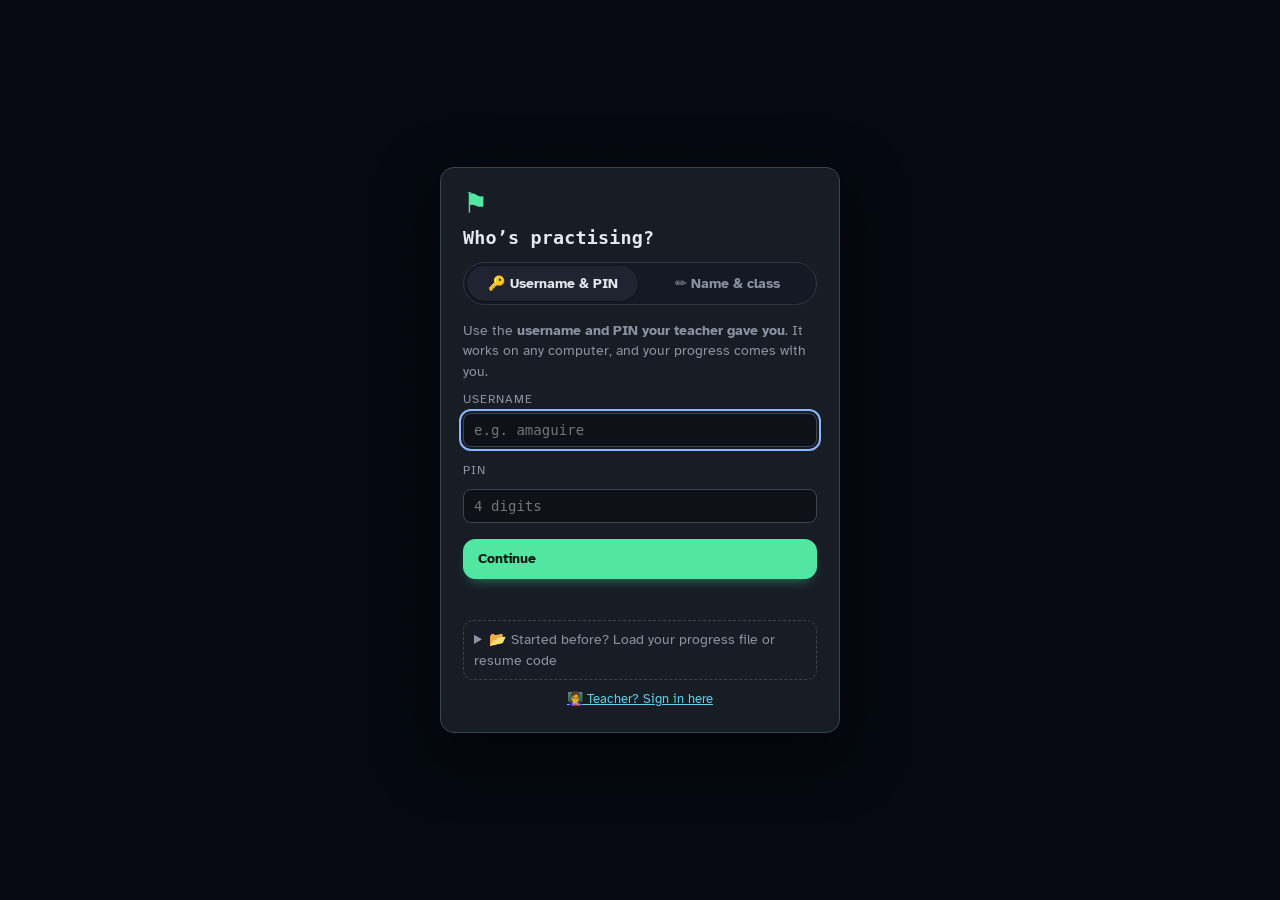
==== commit b22e518d: "Pupil logins: edit name, class, username and PIN - 🧑‍🎓 button on the Teacher tab toolbar opens Pupil" ====
--- a/index.html
+++ b/index.html
@@ -298,6 +298,7 @@
         <div class="tdash-tools" id="liveBtns">
           <button class="ibtn" id="liveBtn" title="Pause live view" aria-label="Pause live view">⏸</button>
           <button class="ibtn" id="tdReq" title="Sign-up requests" aria-label="Sign-up requests">🙋<span class="ibadge" id="tdReqN" hidden></span></button>
+          <button class="ibtn" id="tdLoginsBtn" title="Pupil logins: usernames, PINs, names and classes" aria-label="Pupil logins">🧑‍🎓</button>
           <a class="ibtn" href="teacher.html" title="Answer book (solutions and PDF)" aria-label="Answer book">📖</a>
           <button class="ibtn" id="openEvent" title="Projector event screen (class mock event)" aria-label="Projector event screen">🖥</button>
           <div class="tmenu">
@@ -308,18 +309,23 @@
               <button type="button" role="menuitem" id="challengeListCsv">⬇ Challenge list (no answers)</button>
               <button type="button" role="menuitem" id="teacherClear">✕ Clear loaded files</button>
               <hr>
+              <button type="button" role="menuitem" id="tdLogins">🧑‍🎓 Pupil logins &amp; PINs</button>
+              <button type="button" role="menuitem" id="tdTestPw">🔑 Test passwords</button>
               <button type="button" role="menuitem" id="tdInstall">🔐 Reinstall answers</button>
               <button type="button" role="menuitem" id="tdMail">✉ Send test email</button>
               <button type="button" role="menuitem" id="liveKeyBtn">🔑 Teacher key</button>
               <button type="button" role="menuitem" id="liveSignOut" hidden>⎋ Sign out of this PC</button>
               <hr>
-              <button type="button" role="menuitem" class="danger-text" id="liveClear">🗑 Clear live data</button>
+              <button type="button" role="menuitem" class="danger-text" id="liveClear">🧹 End-of-year clear-down</button>
             </div>
           </div>
           <input type="file" id="teacherFiles" accept=".json,application/json" multiple hidden>
         </div>
       </header>
       <div id="installBox" hidden></div>
+      <div id="loginsBox" hidden></div>
+      <div id="testPwBox" hidden></div>
+      <div id="clearDownBox" hidden></div>
       <div id="pendBox"></div>
       <div id="teacherMsg" class="notice" hidden></div>
       <div class="teacher-filter"><select class="io" id="teacherClass" hidden aria-label="Filter by class"></select></div>
@@ -498,14 +504,21 @@
     <div class="ev-side">
       <div class="ev-side-head">
         <h2>Live standings</h2>
+        <select id="evSource" class="io ev-source" aria-label="Which leaderboard to show">
+          <option value="challenges">🏆 Challenge leaderboard</option>
+          <option value="p1">🌱 Paper 1 · Foundations</option>
+          <option value="p2">⚡ Paper 2 · Challenger</option>
+          <option value="p3">🌌 Paper 3 · Final Boss</option>
+        </select>
         <div class="ev-side-btns no-print">
           <label class="btn small" for="evFiles">⬆ Load team results</label>
           <input type="file" id="evFiles" accept=".json,application/json" multiple hidden>
           <button class="btn small" id="evClear">Clear</button>
         </div>
       </div>
+      <div class="ev-updated" id="evUpdated"></div>
       <div id="evBoard" class="ev-board"></div>
-      <p class="ev-hint">Pupils: open <b>🔒 Test area</b>, enter your <b>team name</b> and the password, and race the clock on this screen. With live view on, scores appear here automatically as teams solve. Otherwise, download your result when you finish and send it to your teacher.</p>
+      <p class="ev-hint">Pupils: open <b>🔒 Test area</b>, choose the paper, enter your <b>team name</b> and the password, and race the clock on this screen. Scores appear here by themselves and refresh every minute.</p>
     </div>
   </div>
 </div>
--- a/assets/css/style.css
+++ b/assets/css/style.css
@@ -1123,3 +1123,112 @@
 .req-x { margin-left: auto; background: none; border: 0; color: var(--muted); font-size: 1rem; cursor: pointer; padding: 4px 6px; border-radius: 6px; }
 .req-x:hover { color: var(--text); background: var(--panel2); }
 @media (max-width: 560px) { .tdash-tools { width: 100%; } .tmenu { margin-left: auto; } }
+
+/* Test area: choose one of three practice papers */
+.test-picker { max-width: 1040px; margin: 10px auto; }
+.test-picker h1 { margin: 12px 0 6px; }
+.paper-grid { display: grid; grid-template-columns: repeat(auto-fit, minmax(260px, 1fr)); gap: 14px; margin: 18px 0; }
+.paper-card { --pc: var(--green); position: relative; display: flex; flex-direction: column; gap: 8px; padding: 20px 20px 16px; border-radius: var(--radius); border: 1px solid var(--card-line); background: linear-gradient(170deg, color-mix(in srgb, var(--pc) 12%, var(--panel)), var(--panel) 55%); color: var(--text); font: inherit; text-align: left; cursor: pointer; box-shadow: var(--card-shadow); transition: transform .15s, border-color .15s; overflow: hidden; }
+.paper-card::before { content: ''; position: absolute; left: 0; right: 0; top: 0; height: 4px; background: var(--pc); }
+.paper-card:hover:not([disabled]) { transform: translateY(-3px); border-color: color-mix(in srgb, var(--pc) 60%, transparent); }
+.paper-card[disabled] { opacity: .5; cursor: not-allowed; }
+.paper-card.p1 { --pc: var(--t1); } .paper-card.p2 { --pc: var(--t4); } .paper-card.p3 { --pc: var(--t7); }
+.paper-icon { font-size: 2rem; line-height: 1; }
+.paper-level { color: var(--pc); font: 700 .74rem var(--mono); letter-spacing: .06em; text-transform: uppercase; }
+.paper-title { font-family: var(--brand); font-size: 1.15rem; letter-spacing: .02em; }
+.paper-blurb { color: var(--muted); font-size: .88rem; line-height: 1.45; flex: 1; }
+.paper-facts { display: flex; flex-wrap: wrap; gap: 6px 14px; font-size: .82rem; }
+.paper-tiers { display: flex; flex-wrap: wrap; gap: 4px; }
+.paper-go { margin-top: 6px; padding-top: 10px; border-top: 1px solid var(--line); color: var(--pc); font-weight: 700; font-size: .88rem; }
+.paper-card.done .paper-go { color: var(--green); }
+.paper-level-line { margin: 0 0 8px; color: var(--muted); font: 700 .8rem var(--mono); letter-spacing: .05em; text-transform: uppercase; }
+
+/* Teacher tab › Test passwords */
+.tpw-card { margin: 0 0 16px; padding: 14px 16px; border-radius: var(--radius); border: 1px solid var(--card-line); background: var(--panel); box-shadow: var(--card-shadow); }
+.tpw-head { display: flex; align-items: center; justify-content: space-between; gap: 10px; }
+.tpw-head h3 { margin: 0; font-size: 1rem; }
+.tpw-card > p { margin: 6px 0 10px; }
+.tpw-row { display: grid; grid-template-columns: minmax(180px, 1.2fr) minmax(140px, 1fr) auto; align-items: center; gap: 10px; padding: 10px 0; border-top: 1px solid var(--line); }
+.tpw-name { display: flex; flex-direction: column; min-width: 0; }
+.tpw-row .io { width: 100%; font-family: var(--mono); }
+.tpw-msg { grid-column: 1 / -1; min-height: 0; }
+.tpw-msg:empty { display: none; }
+@media (max-width: 560px) { .tpw-row { grid-template-columns: 1fr auto; } .tpw-name { grid-column: 1 / -1; } }
+
+/* board: progressive reveal */
+.tile.tile-more { border-left-color: var(--amber); }
+.tile.tile-more .tile-title { color: var(--text); }
+.tile.tile-new { animation: tile-reveal .6s cubic-bezier(.2,1.5,.4,1) both; box-shadow: 0 0 0 1px color-mix(in srgb, var(--amber) 55%, transparent), 0 0 18px -4px color-mix(in srgb, var(--amber) 60%, transparent); }
+.tile.tile-new::after { content: 'NEW'; position: absolute; top: 6px; right: 8px; padding: 0 5px; border-radius: 4px; background: var(--amber); color: #1a1205; font: 800 .58rem var(--mono); letter-spacing: .06em; }
+@keyframes tile-reveal { from { opacity: 0; transform: translateY(8px) scale(.94); } }
+@media (prefers-reduced-motion: reduce) { .tile.tile-new { animation: none; } }
+
+/* projector: leaderboard picker + refresh line */
+.ev-source { flex: 1 1 220px; max-width: 320px; font-size: .95rem; }
+.ev-updated { display: flex; align-items: center; gap: 6px; min-height: 1.4em; margin: -2px 0 10px; color: var(--muted); font-size: .82rem; }
+.ev-running { color: var(--red); font-weight: 700; font-size: .7em; letter-spacing: .04em; }
+.ev-row.ev-up { animation: ev-up 1.6s ease; }
+@keyframes ev-up { 0% { box-shadow: 0 0 0 2px var(--green), 0 0 26px -4px var(--green); transform: scale(1.02); } 100% { box-shadow: none; transform: none; } }
+@media (prefers-reduced-motion: reduce) { .ev-row.ev-up { animation: none; } }
+.ev-name { display: flex; flex-direction: column; min-width: 0; line-height: 1.2; }
+.ev-nm { overflow: hidden; text-overflow: ellipsis; white-space: nowrap; word-break: normal; }
+.ev-sub { display: flex; gap: 8px; color: var(--muted); font-size: .7em; font-family: var(--mono); }
+.ev-controls [hidden] { display: none !important; }
+#evBoard .ev-row { grid-template-columns: 1.8em minmax(0, 1fr) auto; grid-template-rows: auto auto; row-gap: 0; }
+#evBoard .ev-rank { grid-row: 1 / 3; }
+#evBoard .ev-name { grid-row: 1 / 3; }
+#evBoard .ev-pts { grid-column: 3; grid-row: 1; text-align: right; }
+#evBoard .ev-flags { grid-column: 3; grid-row: 2; text-align: right; font-size: .7em; color: var(--muted); }
+
+/* end-of-year clear-down */
+.cd-card { border-color: color-mix(in srgb, var(--red) 40%, var(--card-line)); }
+.cd-check { display: flex; gap: 8px; align-items: flex-start; margin: 8px 0 12px; font-size: .88rem; }
+.cd-row { display: flex; gap: 8px; flex-wrap: wrap; margin: 4px 0 8px; }
+.cd-row .io { flex: 1 1 160px; max-width: 220px; font-family: var(--mono); }
+/* test: answers waiting to be checked, and the backup start */
+.tile.queued { border-left-color: var(--amber); }
+.tile.queued::after { content: '⏳'; position: absolute; top: 6px; right: 8px; font-size: .85rem; }
+.test-override { margin-top: 14px; padding: 12px 14px; border: 1px dashed var(--line2); border-radius: 12px; background: var(--bg2); display: grid; gap: 6px; }
+.test-override p { margin: 0; }
+
+/* Teacher tab › Pupil logins & PINs */
+.lg-tools { display: flex; gap: 8px; margin: 4px 0 10px; }
+.lg-tools .io { flex: 1; max-width: 320px; }
+.lg-list { max-height: 60vh; overflow: auto; border-top: 1px solid var(--line); }
+.lg-row { display: grid; grid-template-columns: minmax(170px, 1.3fr) minmax(150px, 1fr) auto auto; align-items: center; gap: 6px 12px; padding: 9px 2px; border-bottom: 1px solid var(--line); }
+.lg-who { display: flex; flex-direction: column; min-width: 0; }
+.lg-who b { overflow: hidden; text-overflow: ellipsis; white-space: nowrap; }
+.lg-pin { display: flex; gap: 6px; }
+.lg-pin .io { width: 110px; font-family: var(--mono); letter-spacing: .15em; }
+.lg-pin .io::placeholder { letter-spacing: 0; font-family: var(--sans, inherit); }
+.lg-more { display: flex; gap: 6px; }
+.lg-msg { grid-column: 1 / -1; }
+.lg-msg:empty { display: none; }
+.badge.warn { color: var(--amber); border-color: var(--amber); }
+@media (max-width: 720px) { .lg-row { grid-template-columns: 1fr auto; } .lg-pin, .lg-more { grid-column: 1 / -1; } }
+
+/* sign-in: username & PIN (default) or name & class */
+.who-tabs { display: flex; gap: 4px; padding: 3px; margin: 4px 0 10px; border-radius: 999px; background: var(--bg2); border: 1px solid var(--line); }
+.who-tab { flex: 1; padding: 7px 10px; border: 0; border-radius: 999px; background: none; color: var(--muted); font: inherit; font-size: .88rem; font-weight: 600; cursor: pointer; }
+.who-tab.on { background: var(--panel2); color: var(--text); box-shadow: 0 1px 2px rgba(0,0,0,.35); }
+.who-card.by-user .who-namebits, .who-card.by-user .who-pinhint { display: none; }
+.who-card:not(.by-user) .who-userbits { display: none; }
+.who-userbits .io { font-family: var(--mono); }
+/* Pupil logins: usernames, add pupil, login slips */
+.lg-user { font-family: var(--mono); font-size: .8rem; color: var(--accent); }
+.lg-pin .io.lg-u { width: 130px; letter-spacing: 0; }
+.lg-add { display: none; gap: 6px; flex-wrap: wrap; align-items: center; margin: 0 0 10px; padding: 10px; border: 1px dashed var(--line2); border-radius: 12px; }
+.lg-add.on { display: flex; }
+.lg-add .io { flex: 1 1 120px; min-width: 0; }
+.lg-add .io.lg-addpin { flex: 0 0 90px; font-family: var(--mono); }
+.lg-bulk { display: flex; gap: 8px; flex-wrap: wrap; align-items: center; margin: -2px 0 10px; font-size: .85rem; }
+/* Pupil logins: edit form */
+.lg-row { grid-template-columns: minmax(170px, 1.4fr) minmax(140px, 1fr) auto; }
+.lg-edit { grid-column: 1 / -1; display: flex; flex-wrap: wrap; align-items: flex-end; gap: 8px; padding: 10px; border-radius: 10px; background: var(--bg2); border: 1px solid var(--line); }
+.lg-edit[hidden] { display: none; }
+.lg-edit label { display: flex; flex-direction: column; gap: 3px; font-size: .74rem; color: var(--muted); flex: 1 1 130px; min-width: 0; }
+.lg-edit label .io { font-size: .9rem; }
+.lg-edit .lg-eu, .lg-edit .lg-ep { font-family: var(--mono); }
+.lg-edit label:nth-child(2), .lg-edit label:nth-child(4) { flex: 0 1 100px; }
+.lg-ebtns { display: flex; gap: 6px; }
+@media (max-width: 720px) { .lg-row { grid-template-columns: 1fr auto; } .lg-more { grid-column: 1 / -1; } }
